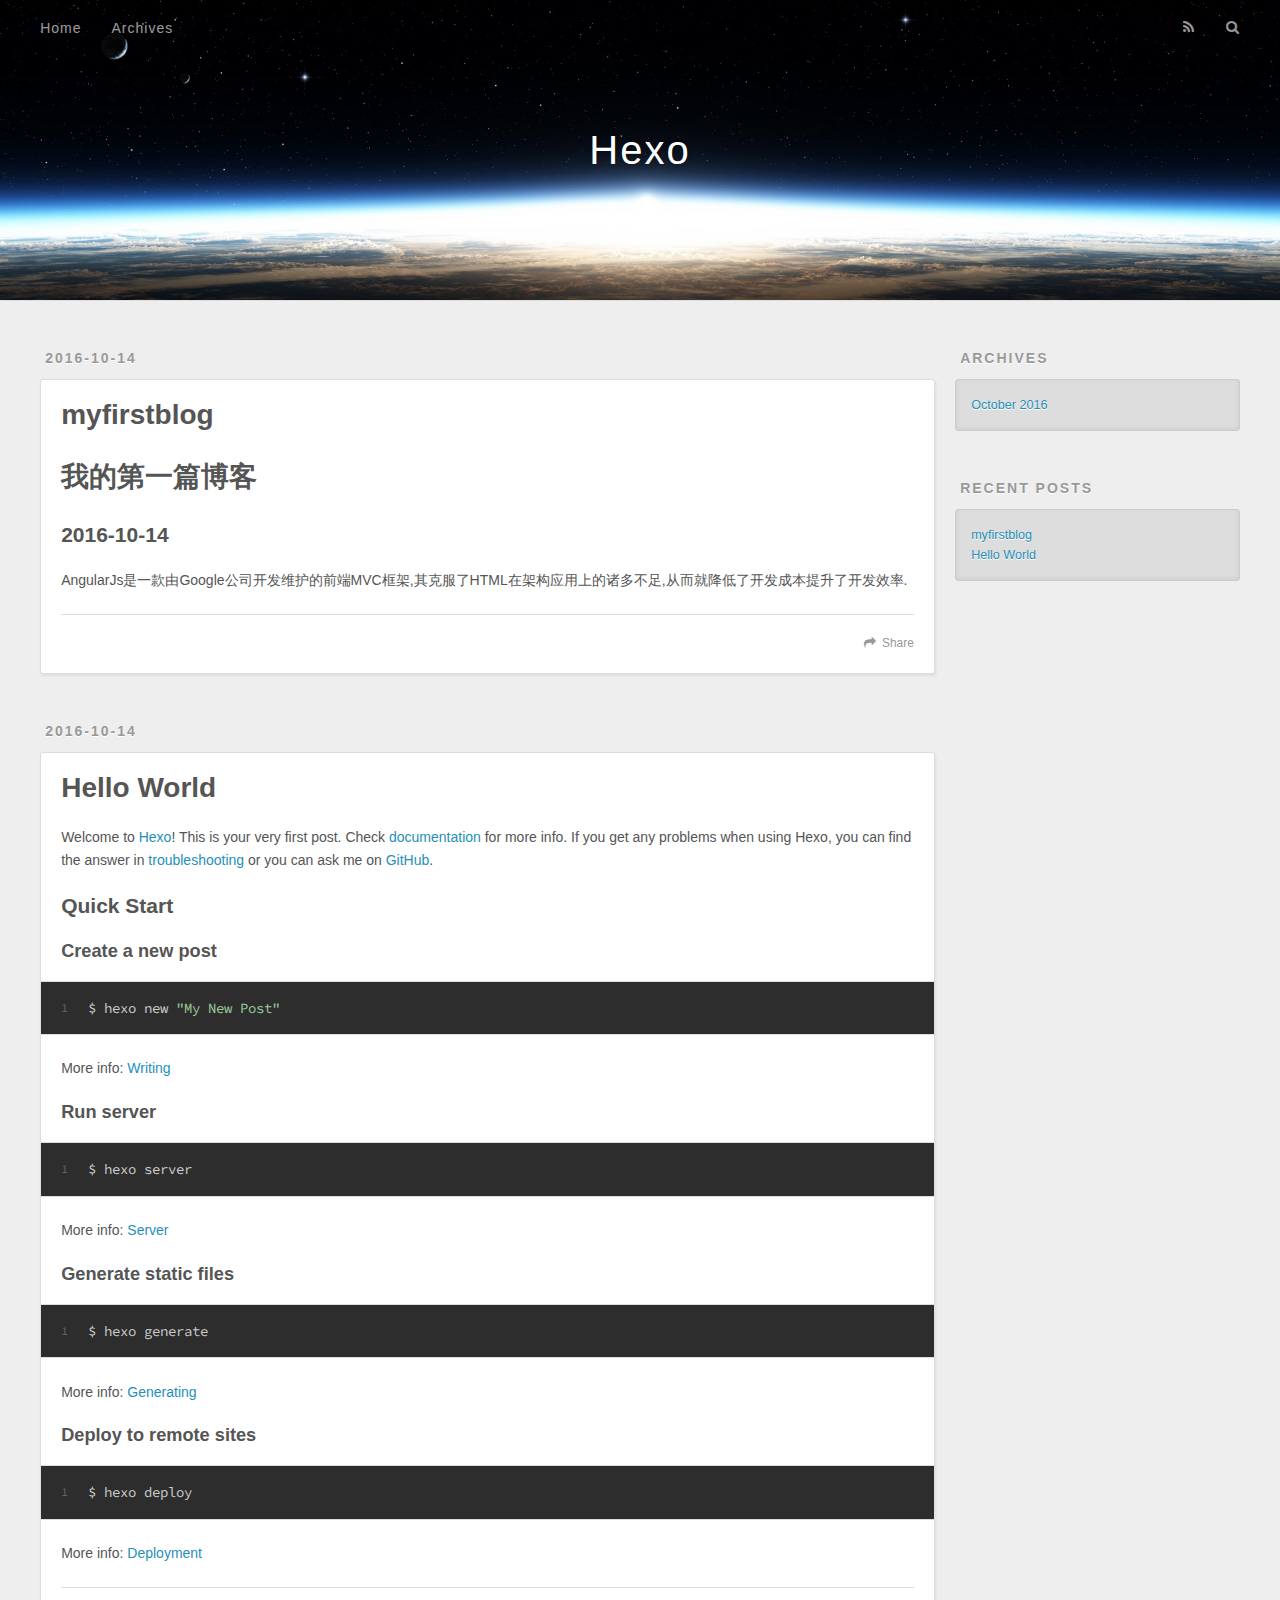
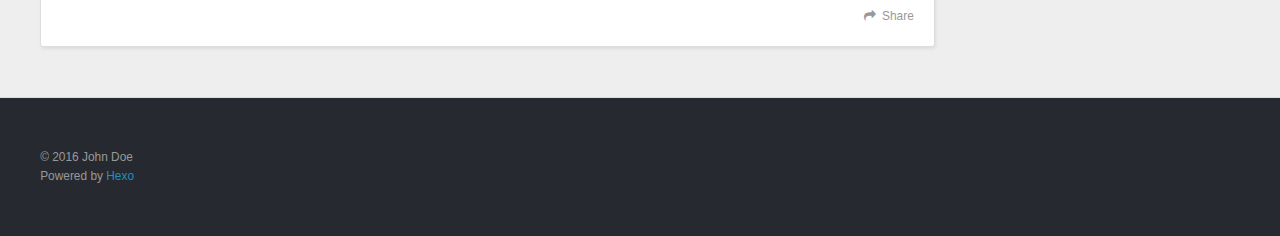
==== index.html @ c179bc04 "Site updated: 2016-10-15 00:09:10" ====
<!DOCTYPE html>
<html>
<head>
  <meta charset="utf-8">
  
  <title>Hexo</title>
  <meta name="viewport" content="width=device-width, initial-scale=1, maximum-scale=1">
  <meta property="og:type" content="website">
<meta property="og:title" content="Hexo">
<meta property="og:url" content="http://yoursite.com/index.html">
<meta property="og:site_name" content="Hexo">
<meta name="twitter:card" content="summary">
<meta name="twitter:title" content="Hexo">
  
    <link rel="alternate" href="/atom.xml" title="Hexo" type="application/atom+xml">
  
  
    <link rel="icon" href="/favicon.png">
  
  
    <link href="//fonts.googleapis.com/css?family=Source+Code+Pro" rel="stylesheet" type="text/css">
  
  <link rel="stylesheet" href="/css/style.css">
  

</head>

<body>
  <div id="container">
    <div id="wrap">
      <header id="header">
  <div id="banner"></div>
  <div id="header-outer" class="outer">
    <div id="header-title" class="inner">
      <h1 id="logo-wrap">
        <a href="/" id="logo">Hexo</a>
      </h1>
      
    </div>
    <div id="header-inner" class="inner">
      <nav id="main-nav">
        <a id="main-nav-toggle" class="nav-icon"></a>
        
          <a class="main-nav-link" href="/">Home</a>
        
          <a class="main-nav-link" href="/archives">Archives</a>
        
      </nav>
      <nav id="sub-nav">
        
          <a id="nav-rss-link" class="nav-icon" href="/atom.xml" title="RSS Feed"></a>
        
        <a id="nav-search-btn" class="nav-icon" title="Search"></a>
      </nav>
      <div id="search-form-wrap">
        <form action="//google.com/search" method="get" accept-charset="UTF-8" class="search-form"><input type="search" name="q" results="0" class="search-form-input" placeholder="Search"><button type="submit" class="search-form-submit">&#xF002;</button><input type="hidden" name="sitesearch" value="http://yoursite.com"></form>
      </div>
    </div>
  </div>
</header>
      <div class="outer">
        <section id="main">
  
    <article id="post-myfirstblog" class="article article-type-post" itemscope itemprop="blogPost">
  <div class="article-meta">
    <a href="/2016/10/14/myfirstblog/" class="article-date">
  <time datetime="2016-10-14T14:42:00.000Z" itemprop="datePublished">2016-10-14</time>
</a>
    
  </div>
  <div class="article-inner">
    
    
      <header class="article-header">
        
  
    <h1 itemprop="name">
      <a class="article-title" href="/2016/10/14/myfirstblog/">myfirstblog</a>
    </h1>
  

      </header>
    
    <div class="article-entry" itemprop="articleBody">
      
        <h1 id="我的第一篇博客"><a href="#我的第一篇博客" class="headerlink" title="我的第一篇博客"></a>我的第一篇博客</h1><h2 id="2016-10-14"><a href="#2016-10-14" class="headerlink" title="2016-10-14"></a>2016-10-14</h2><p>  AngularJs是一款由Google公司开发维护的前端MVC框架,其克服了HTML在架构应用上的诸多不足,从而就降低了开发成本提升了开发效率.</p>

      
    </div>
    <footer class="article-footer">
      <a data-url="http://yoursite.com/2016/10/14/myfirstblog/" data-id="ciu9yoyn10001dw17v6py9g83" class="article-share-link">Share</a>
      
      
    </footer>
  </div>
  
</article>


  
    <article id="post-hello-world" class="article article-type-post" itemscope itemprop="blogPost">
  <div class="article-meta">
    <a href="/2016/10/14/hello-world/" class="article-date">
  <time datetime="2016-10-14T14:24:06.141Z" itemprop="datePublished">2016-10-14</time>
</a>
    
  </div>
  <div class="article-inner">
    
    
      <header class="article-header">
        
  
    <h1 itemprop="name">
      <a class="article-title" href="/2016/10/14/hello-world/">Hello World</a>
    </h1>
  

      </header>
    
    <div class="article-entry" itemprop="articleBody">
      
        <p>Welcome to <a href="https://hexo.io/" target="_blank" rel="external">Hexo</a>! This is your very first post. Check <a href="https://hexo.io/docs/" target="_blank" rel="external">documentation</a> for more info. If you get any problems when using Hexo, you can find the answer in <a href="https://hexo.io/docs/troubleshooting.html" target="_blank" rel="external">troubleshooting</a> or you can ask me on <a href="https://github.com/hexojs/hexo/issues" target="_blank" rel="external">GitHub</a>.</p>
<h2 id="Quick-Start"><a href="#Quick-Start" class="headerlink" title="Quick Start"></a>Quick Start</h2><h3 id="Create-a-new-post"><a href="#Create-a-new-post" class="headerlink" title="Create a new post"></a>Create a new post</h3><figure class="highlight bash"><table><tr><td class="gutter"><pre><div class="line">1</div></pre></td><td class="code"><pre><div class="line">$ hexo new <span class="string">"My New Post"</span></div></pre></td></tr></table></figure>
<p>More info: <a href="https://hexo.io/docs/writing.html" target="_blank" rel="external">Writing</a></p>
<h3 id="Run-server"><a href="#Run-server" class="headerlink" title="Run server"></a>Run server</h3><figure class="highlight bash"><table><tr><td class="gutter"><pre><div class="line">1</div></pre></td><td class="code"><pre><div class="line">$ hexo server</div></pre></td></tr></table></figure>
<p>More info: <a href="https://hexo.io/docs/server.html" target="_blank" rel="external">Server</a></p>
<h3 id="Generate-static-files"><a href="#Generate-static-files" class="headerlink" title="Generate static files"></a>Generate static files</h3><figure class="highlight bash"><table><tr><td class="gutter"><pre><div class="line">1</div></pre></td><td class="code"><pre><div class="line">$ hexo generate</div></pre></td></tr></table></figure>
<p>More info: <a href="https://hexo.io/docs/generating.html" target="_blank" rel="external">Generating</a></p>
<h3 id="Deploy-to-remote-sites"><a href="#Deploy-to-remote-sites" class="headerlink" title="Deploy to remote sites"></a>Deploy to remote sites</h3><figure class="highlight bash"><table><tr><td class="gutter"><pre><div class="line">1</div></pre></td><td class="code"><pre><div class="line">$ hexo deploy</div></pre></td></tr></table></figure>
<p>More info: <a href="https://hexo.io/docs/deployment.html" target="_blank" rel="external">Deployment</a></p>

      
    </div>
    <footer class="article-footer">
      <a data-url="http://yoursite.com/2016/10/14/hello-world/" data-id="ciu9yoymw0000dw17q8lidkp9" class="article-share-link">Share</a>
      
      
    </footer>
  </div>
  
</article>


  

</section>
        
          <aside id="sidebar">
  
    

  
    

  
    
  
    
  <div class="widget-wrap">
    <h3 class="widget-title">Archives</h3>
    <div class="widget">
      <ul class="archive-list"><li class="archive-list-item"><a class="archive-list-link" href="/archives/2016/10/">October 2016</a></li></ul>
    </div>
  </div>


  
    
  <div class="widget-wrap">
    <h3 class="widget-title">Recent Posts</h3>
    <div class="widget">
      <ul>
        
          <li>
            <a href="/2016/10/14/myfirstblog/">myfirstblog</a>
          </li>
        
          <li>
            <a href="/2016/10/14/hello-world/">Hello World</a>
          </li>
        
      </ul>
    </div>
  </div>

  
</aside>
        
      </div>
      <footer id="footer">
  
  <div class="outer">
    <div id="footer-info" class="inner">
      &copy; 2016 John Doe<br>
      Powered by <a href="http://hexo.io/" target="_blank">Hexo</a>
    </div>
  </div>
</footer>
    </div>
    <nav id="mobile-nav">
  
    <a href="/" class="mobile-nav-link">Home</a>
  
    <a href="/archives" class="mobile-nav-link">Archives</a>
  
</nav>
    

<script src="//ajax.googleapis.com/ajax/libs/jquery/2.0.3/jquery.min.js"></script>


  <link rel="stylesheet" href="/fancybox/jquery.fancybox.css">
  <script src="/fancybox/jquery.fancybox.pack.js"></script>


<script src="/js/script.js"></script>

  </div>
</body>
</html>
---- css/style.css ----
body {
  width: 100%;
}
body:before,
body:after {
  content: "";
  display: table;
}
body:after {
  clear: both;
}
html,
body,
div,
span,
applet,
object,
iframe,
h1,
h2,
h3,
h4,
h5,
h6,
p,
blockquote,
pre,
a,
abbr,
acronym,
address,
big,
cite,
code,
del,
dfn,
em,
img,
ins,
kbd,
q,
s,
samp,
small,
strike,
strong,
sub,
sup,
tt,
var,
dl,
dt,
dd,
ol,
ul,
li,
fieldset,
form,
label,
legend,
table,
caption,
tbody,
tfoot,
thead,
tr,
th,
td {
  margin: 0;
  padding: 0;
  border: 0;
  outline: 0;
  font-weight: inherit;
  font-style: inherit;
  font-family: inherit;
  font-size: 100%;
  vertical-align: baseline;
}
body {
  line-height: 1;
  color: #000;
  background: #fff;
}
ol,
ul {
  list-style: none;
}
table {
  border-collapse: separate;
  border-spacing: 0;
  vertical-align: middle;
}
caption,
th,
td {
  text-align: left;
  font-weight: normal;
  vertical-align: middle;
}
a img {
  border: none;
}
input,
button {
  margin: 0;
  padding: 0;
}
input::-moz-focus-inner,
button::-moz-focus-inner {
  border: 0;
  padding: 0;
}
@font-face {
  font-family: FontAwesome;
  font-style: normal;
  font-weight: normal;
  src: url("fonts/fontawesome-webfont.eot?v=#4.0.3");
  src: url("fonts/fontawesome-webfont.eot?#iefix&v=#4.0.3") format("embedded-opentype"), url("fonts/fontawesome-webfont.woff?v=#4.0.3") format("woff"), url("fonts/fontawesome-webfont.ttf?v=#4.0.3") format("truetype"), url("fonts/fontawesome-webfont.svg#fontawesomeregular?v=#4.0.3") format("svg");
}
html,
body,
#container {
  height: 100%;
}
body {
  background: #eee;
  font: 14px "Helvetica Neue", Helvetica, Arial, sans-serif;
  -webkit-text-size-adjust: 100%;
}
.outer {
  max-width: 1220px;
  margin: 0 auto;
  padding: 0 20px;
}
.outer:before,
.outer:after {
  content: "";
  display: table;
}
.outer:after {
  clear: both;
}
.inner {
  display: inline;
  float: left;
  width: 98.33333333333333%;
  margin: 0 0.833333333333333%;
}
.left,
.alignleft {
  float: left;
}
.right,
.alignright {
  float: right;
}
.clear {
  clear: both;
}
#container {
  position: relative;
}
.mobile-nav-on {
  overflow: hidden;
}
#wrap {
  height: 100%;
  width: 100%;
  position: absolute;
  top: 0;
  left: 0;
  -webkit-transition: 0.2s ease-out;
  -moz-transition: 0.2s ease-out;
  -ms-transition: 0.2s ease-out;
  transition: 0.2s ease-out;
  z-index: 1;
  background: #eee;
}
.mobile-nav-on #wrap {
  left: 280px;
}
@media screen and (min-width: 768px) {
  #main {
    display: inline;
    float: left;
    width: 73.33333333333333%;
    margin: 0 0.833333333333333%;
  }
}
.article-date,
.article-category-link,
.archive-year,
.widget-title {
  text-decoration: none;
  text-transform: uppercase;
  letter-spacing: 2px;
  color: #999;
  margin-bottom: 1em;
  margin-left: 5px;
  line-height: 1em;
  text-shadow: 0 1px #fff;
  font-weight: bold;
}
.article-inner,
.archive-article-inner {
  background: #fff;
  -webkit-box-shadow: 1px 2px 3px #ddd;
  box-shadow: 1px 2px 3px #ddd;
  border: 1px solid #ddd;
  border-radius: 3px;
}
.article-entry h1,
.widget h1 {
  font-size: 2em;
}
.article-entry h2,
.widget h2 {
  font-size: 1.5em;
}
.article-entry h3,
.widget h3 {
  font-size: 1.3em;
}
.article-entry h4,
.widget h4 {
  font-size: 1.2em;
}
.article-entry h5,
.widget h5 {
  font-size: 1em;
}
.article-entry h6,
.widget h6 {
  font-size: 1em;
  color: #999;
}
.article-entry hr,
.widget hr {
  border: 1px dashed #ddd;
}
.article-entry strong,
.widget strong {
  font-weight: bold;
}
.article-entry em,
.widget em,
.article-entry cite,
.widget cite {
  font-style: italic;
}
.article-entry sup,
.widget sup,
.article-entry sub,
.widget sub {
  font-size: 0.75em;
  line-height: 0;
  position: relative;
  vertical-align: baseline;
}
.article-entry sup,
.widget sup {
  top: -0.5em;
}
.article-entry sub,
.widget sub {
  bottom: -0.2em;
}
.article-entry small,
.widget small {
  font-size: 0.85em;
}
.article-entry acronym,
.widget acronym,
.article-entry abbr,
.widget abbr {
  border-bottom: 1px dotted;
}
.article-entry ul,
.widget ul,
.article-entry ol,
.widget ol,
.article-entry dl,
.widget dl {
  margin: 0 20px;
  line-height: 1.6em;
}
.article-entry ul ul,
.widget ul ul,
.article-entry ol ul,
.widget ol ul,
.article-entry ul ol,
.widget ul ol,
.article-entry ol ol,
.widget ol ol {
  margin-top: 0;
  margin-bottom: 0;
}
.article-entry ul,
.widget ul {
  list-style: disc;
}
.article-entry ol,
.widget ol {
  list-style: decimal;
}
.article-entry dt,
.widget dt {
  font-weight: bold;
}
#header {
  height: 300px;
  position: relative;
  border-bottom: 1px solid #ddd;
}
#header:before,
#header:after {
  content: "";
  position: absolute;
  left: 0;
  right: 0;
  height: 40px;
}
#header:before {
  top: 0;
  background: -webkit-linear-gradient(rgba(0,0,0,0.2), transparent);
  background: -moz-linear-gradient(rgba(0,0,0,0.2), transparent);
  background: -ms-linear-gradient(rgba(0,0,0,0.2), transparent);
  background: linear-gradient(rgba(0,0,0,0.2), transparent);
}
#header:after {
  bottom: 0;
  background: -webkit-linear-gradient(transparent, rgba(0,0,0,0.2));
  background: -moz-linear-gradient(transparent, rgba(0,0,0,0.2));
  background: -ms-linear-gradient(transparent, rgba(0,0,0,0.2));
  background: linear-gradient(transparent, rgba(0,0,0,0.2));
}
#header-outer {
  height: 100%;
  position: relative;
}
#header-inner {
  position: relative;
  overflow: hidden;
}
#banner {
  position: absolute;
  top: 0;
  left: 0;
  width: 100%;
  height: 100%;
  background: url("images/banner.jpg") center #000;
  -webkit-background-size: cover;
  -moz-background-size: cover;
  background-size: cover;
  z-index: -1;
}
#header-title {
  text-align: center;
  height: 40px;
  position: absolute;
  top: 50%;
  left: 0;
  margin-top: -20px;
}
#logo,
#subtitle {
  text-decoration: none;
  color: #fff;
  font-weight: 300;
  text-shadow: 0 1px 4px rgba(0,0,0,0.3);
}
#logo {
  font-size: 40px;
  line-height: 40px;
  letter-spacing: 2px;
}
#subtitle {
  font-size: 16px;
  line-height: 16px;
  letter-spacing: 1px;
}
#subtitle-wrap {
  margin-top: 16px;
}
#main-nav {
  float: left;
  margin-left: -15px;
}
.nav-icon,
.main-nav-link {
  float: left;
  color: #fff;
  opacity: 0.6;
  text-decoration: none;
  text-shadow: 0 1px rgba(0,0,0,0.2);
  -webkit-transition: opacity 0.2s;
  -moz-transition: opacity 0.2s;
  -ms-transition: opacity 0.2s;
  transition: opacity 0.2s;
  display: block;
  padding: 20px 15px;
}
.nav-icon:hover,
.main-nav-link:hover {
  opacity: 1;
}
.nav-icon {
  font-family: FontAwesome;
  text-align: center;
  font-size: 14px;
  width: 14px;
  height: 14px;
  padding: 20px 15px;
  position: relative;
  cursor: pointer;
}
.main-nav-link {
  font-weight: 300;
  letter-spacing: 1px;
}
@media screen and (max-width: 479px) {
  .main-nav-link {
    display: none;
  }
}
#main-nav-toggle {
  display: none;
}
#main-nav-toggle:before {
  content: "\f0c9";
}
@media screen and (max-width: 479px) {
  #main-nav-toggle {
    display: block;
  }
}
#sub-nav {
  float: right;
  margin-right: -15px;
}
#nav-rss-link:before {
  content: "\f09e";
}
#nav-search-btn:before {
  content: "\f002";
}
#search-form-wrap {
  position: absolute;
  top: 15px;
  width: 150px;
  height: 30px;
  right: -150px;
  opacity: 0;
  -webkit-transition: 0.2s ease-out;
  -moz-transition: 0.2s ease-out;
  -ms-transition: 0.2s ease-out;
  transition: 0.2s ease-out;
}
#search-form-wrap.on {
  opacity: 1;
  right: 0;
}
@media screen and (max-width: 479px) {
  #search-form-wrap {
    width: 100%;
    right: -100%;
  }
}
.search-form {
  position: absolute;
  top: 0;
  left: 0;
  right: 0;
  background: #fff;
  padding: 5px 15px;
  border-radius: 15px;
  -webkit-box-shadow: 0 0 10px rgba(0,0,0,0.3);
  box-shadow: 0 0 10px rgba(0,0,0,0.3);
}
.search-form-input {
  border: none;
  background: none;
  color: #555;
  width: 100%;
  font: 13px "Helvetica Neue", Helvetica, Arial, sans-serif;
  outline: none;
}
.search-form-input::-webkit-search-results-decoration,
.search-form-input::-webkit-search-cancel-button {
  -webkit-appearance: none;
}
.search-form-submit {
  position: absolute;
  top: 50%;
  right: 10px;
  margin-top: -7px;
  font: 13px FontAwesome;
  border: none;
  background: none;
  color: #bbb;
  cursor: pointer;
}
.search-form-submit:hover,
.search-form-submit:focus {
  color: #777;
}
.article {
  margin: 50px 0;
}
.article-inner {
  overflow: hidden;
}
.article-meta:before,
.article-meta:after {
  content: "";
  display: table;
}
.article-meta:after {
  clear: both;
}
.article-date {
  float: left;
}
.article-category {
  float: left;
  line-height: 1em;
  color: #ccc;
  text-shadow: 0 1px #fff;
  margin-left: 8px;
}
.article-category:before {
  content: "\2022";
}
.article-category-link {
  margin: 0 12px 1em;
}
.article-header {
  padding: 20px 20px 0;
}
.article-title {
  text-decoration: none;
  font-size: 2em;
  font-weight: bold;
  color: #555;
  line-height: 1.1em;
  -webkit-transition: color 0.2s;
  -moz-transition: color 0.2s;
  -ms-transition: color 0.2s;
  transition: color 0.2s;
}
a.article-title:hover {
  color: #258fb8;
}
.article-entry {
  color: #555;
  padding: 0 20px;
}
.article-entry:before,
.article-entry:after {
  content: "";
  display: table;
}
.article-entry:after {
  clear: both;
}
.article-entry p,
.article-entry table {
  line-height: 1.6em;
  margin: 1.6em 0;
}
.article-entry h1,
.article-entry h2,
.article-entry h3,
.article-entry h4,
.article-entry h5,
.article-entry h6 {
  font-weight: bold;
}
.article-entry h1,
.article-entry h2,
.article-entry h3,
.article-entry h4,
.article-entry h5,
.article-entry h6 {
  line-height: 1.1em;
  margin: 1.1em 0;
}
.article-entry a {
  color: #258fb8;
  text-decoration: none;
}
.article-entry a:hover {
  text-decoration: underline;
}
.article-entry ul,
.article-entry ol,
.article-entry dl {
  margin-top: 1.6em;
  margin-bottom: 1.6em;
}
.article-entry img,
.article-entry video {
  max-width: 100%;
  height: auto;
  display: block;
  margin: auto;
}
.article-entry iframe {
  border: none;
}
.article-entry table {
  width: 100%;
  border-collapse: collapse;
  border-spacing: 0;
}
.article-entry th {
  font-weight: bold;
  border-bottom: 3px solid #ddd;
  padding-bottom: 0.5em;
}
.article-entry td {
  border-bottom: 1px solid #ddd;
  padding: 10px 0;
}
.article-entry blockquote {
  font-family: Georgia, "Times New Roman", serif;
  font-size: 1.4em;
  margin: 1.6em 20px;
  text-align: center;
}
.article-entry blockquote footer {
  font-size: 14px;
  margin: 1.6em 0;
  font-family: "Helvetica Neue", Helvetica, Arial, sans-serif;
}
.article-entry blockquote footer cite:before {
  content: "—";
  padding: 0 0.5em;
}
.article-entry .pullquote {
  text-align: left;
  width: 45%;
  margin: 0;
}
.article-entry .pullquote.left {
  margin-left: 0.5em;
  margin-right: 1em;
}
.article-entry .pullquote.right {
  margin-right: 0.5em;
  margin-left: 1em;
}
.article-entry .caption {
  color: #999;
  display: block;
  font-size: 0.9em;
  margin-top: 0.5em;
  position: relative;
  text-align: center;
}
.article-entry .video-container {
  position: relative;
  padding-top: 56.25%;
  height: 0;
  overflow: hidden;
}
.article-entry .video-container iframe,
.article-entry .video-container object,
.article-entry .video-container embed {
  position: absolute;
  top: 0;
  left: 0;
  width: 100%;
  height: 100%;
  margin-top: 0;
}
.article-more-link a {
  display: inline-block;
  line-height: 1em;
  padding: 6px 15px;
  border-radius: 15px;
  background: #eee;
  color: #999;
  text-shadow: 0 1px #fff;
  text-decoration: none;
}
.article-more-link a:hover {
  background: #258fb8;
  color: #fff;
  text-decoration: none;
  text-shadow: 0 1px #1e7293;
}
.article-footer {
  font-size: 0.85em;
  line-height: 1.6em;
  border-top: 1px solid #ddd;
  padding-top: 1.6em;
  margin: 0 20px 20px;
}
.article-footer:before,
.article-footer:after {
  content: "";
  display: table;
}
.article-footer:after {
  clear: both;
}
.article-footer a {
  color: #999;
  text-decoration: none;
}
.article-footer a:hover {
  color: #555;
}
.article-tag-list-item {
  float: left;
  margin-right: 10px;
}
.article-tag-list-link:before {
  content: "#";
}
.article-comment-link {
  float: right;
}
.article-comment-link:before {
  content: "\f075";
  font-family: FontAwesome;
  padding-right: 8px;
}
.article-share-link {
  cursor: pointer;
  float: right;
  margin-left: 20px;
}
.article-share-link:before {
  content: "\f064";
  font-family: FontAwesome;
  padding-right: 6px;
}
#article-nav {
  position: relative;
}
#article-nav:before,
#article-nav:after {
  content: "";
  display: table;
}
#article-nav:after {
  clear: both;
}
@media screen and (min-width: 768px) {
  #article-nav {
    margin: 50px 0;
  }
  #article-nav:before {
    width: 8px;
    height: 8px;
    position: absolute;
    top: 50%;
    left: 50%;
    margin-top: -4px;
    margin-left: -4px;
    content: "";
    border-radius: 50%;
    background: #ddd;
    -webkit-box-shadow: 0 1px 2px #fff;
    box-shadow: 0 1px 2px #fff;
  }
}
.article-nav-link-wrap {
  text-decoration: none;
  text-shadow: 0 1px #fff;
  color: #999;
  -webkit-box-sizing: border-box;
  -moz-box-sizing: border-box;
  box-sizing: border-box;
  margin-top: 50px;
  text-align: center;
  display: block;
}
.article-nav-link-wrap:hover {
  color: #555;
}
@media screen and (min-width: 768px) {
  .article-nav-link-wrap {
    width: 50%;
    margin-top: 0;
  }
}
@media screen and (min-width: 768px) {
  #article-nav-newer {
    float: left;
    text-align: right;
    padding-right: 20px;
  }
}
@media screen and (min-width: 768px) {
  #article-nav-older {
    float: right;
    text-align: left;
    padding-left: 20px;
  }
}
.article-nav-caption {
  text-transform: uppercase;
  letter-spacing: 2px;
  color: #ddd;
  line-height: 1em;
  font-weight: bold;
}
#article-nav-newer .article-nav-caption {
  margin-right: -2px;
}
.article-nav-title {
  font-size: 0.85em;
  line-height: 1.6em;
  margin-top: 0.5em;
}
.article-share-box {
  position: absolute;
  display: none;
  background: #fff;
  -webkit-box-shadow: 1px 2px 10px rgba(0,0,0,0.2);
  box-shadow: 1px 2px 10px rgba(0,0,0,0.2);
  border-radius: 3px;
  margin-left: -145px;
  overflow: hidden;
  z-index: 1;
}
.article-share-box.on {
  display: block;
}
.article-share-input {
  width: 100%;
  background: none;
  -webkit-box-sizing: border-box;
  -moz-box-sizing: border-box;
  box-sizing: border-box;
  font: 14px "Helvetica Neue", Helvetica, Arial, sans-serif;
  padding: 0 15px;
  color: #555;
  outline: none;
  border: 1px solid #ddd;
  border-radius: 3px 3px 0 0;
  height: 36px;
  line-height: 36px;
}
.article-share-links {
  background: #eee;
}
.article-share-links:before,
.article-share-links:after {
  content: "";
  display: table;
}
.article-share-links:after {
  clear: both;
}
.article-share-twitter,
.article-share-facebook,
.article-share-pinterest,
.article-share-google {
  width: 50px;
  height: 36px;
  display: block;
  float: left;
  position: relative;
  color: #999;
  text-shadow: 0 1px #fff;
}
.article-share-twitter:before,
.article-share-facebook:before,
.article-share-pinterest:before,
.article-share-google:before {
  font-size: 20px;
  font-family: FontAwesome;
  width: 20px;
  height: 20px;
  position: absolute;
  top: 50%;
  left: 50%;
  margin-top: -10px;
  margin-left: -10px;
  text-align: center;
}
.article-share-twitter:hover,
.article-share-facebook:hover,
.article-share-pinterest:hover,
.article-share-google:hover {
  color: #fff;
}
.article-share-twitter:before {
  content: "\f099";
}
.article-share-twitter:hover {
  background: #00aced;
  text-shadow: 0 1px #008abe;
}
.article-share-facebook:before {
  content: "\f09a";
}
.article-share-facebook:hover {
  background: #3b5998;
  text-shadow: 0 1px #2f477a;
}
.article-share-pinterest:before {
  content: "\f0d2";
}
.article-share-pinterest:hover {
  background: #cb2027;
  text-shadow: 0 1px #a21a1f;
}
.article-share-google:before {
  content: "\f0d5";
}
.article-share-google:hover {
  background: #dd4b39;
  text-shadow: 0 1px #be3221;
}
.article-gallery {
  background: #000;
  position: relative;
}
.article-gallery-photos {
  position: relative;
  overflow: hidden;
}
.article-gallery-img {
  display: none;
  max-width: 100%;
}
.article-gallery-img:first-child {
  display: block;
}
.article-gallery-img.loaded {
  position: absolute;
  display: block;
}
.article-gallery-img img {
  display: block;
  max-width: 100%;
  margin: 0 auto;
}
#comments {
  background: #fff;
  -webkit-box-shadow: 1px 2px 3px #ddd;
  box-shadow: 1px 2px 3px #ddd;
  padding: 20px;
  border: 1px solid #ddd;
  border-radius: 3px;
  margin: 50px 0;
}
#comments a {
  color: #258fb8;
}
.archives-wrap {
  margin: 50px 0;
}
.archives:before,
.archives:after {
  content: "";
  display: table;
}
.archives:after {
  clear: both;
}
.archive-year-wrap {
  margin-bottom: 1em;
}
.archives {
  -webkit-column-gap: 10px;
  -moz-column-gap: 10px;
  column-gap: 10px;
}
@media screen and (min-width: 480px) and (max-width: 767px) {
  .archives {
    -webkit-column-count: 2;
    -moz-column-count: 2;
    column-count: 2;
  }
}
@media screen and (min-width: 768px) {
  .archives {
    -webkit-column-count: 3;
    -moz-column-count: 3;
    column-count: 3;
  }
}
.archive-article {
  -webkit-column-break-inside: avoid;
  page-break-inside: avoid;
  overflow: hidden;
  break-inside: avoid-column;
}
.archive-article-inner {
  padding: 10px;
  margin-bottom: 15px;
}
.archive-article-title {
  text-decoration: none;
  font-weight: bold;
  color: #555;
  -webkit-transition: color 0.2s;
  -moz-transition: color 0.2s;
  -ms-transition: color 0.2s;
  transition: color 0.2s;
  line-height: 1.6em;
}
.archive-article-title:hover {
  color: #258fb8;
}
.archive-article-footer {
  margin-top: 1em;
}
.archive-article-date {
  color: #999;
  text-decoration: none;
  font-size: 0.85em;
  line-height: 1em;
  margin-bottom: 0.5em;
  display: block;
}
#page-nav {
  margin: 50px auto;
  background: #fff;
  -webkit-box-shadow: 1px 2px 3px #ddd;
  box-shadow: 1px 2px 3px #ddd;
  border: 1px solid #ddd;
  border-radius: 3px;
  text-align: center;
  color: #999;
  overflow: hidden;
}
#page-nav:before,
#page-nav:after {
  content: "";
  display: table;
}
#page-nav:after {
  clear: both;
}
#page-nav a,
#page-nav span {
  padding: 10px 20px;
  line-height: 1;
  height: 2ex;
}
#page-nav a {
  color: #999;
  text-decoration: none;
}
#page-nav a:hover {
  background: #999;
  color: #fff;
}
#page-nav .prev {
  float: left;
}
#page-nav .next {
  float: right;
}
#page-nav .page-number {
  display: inline-block;
}
@media screen and (max-width: 479px) {
  #page-nav .page-number {
    display: none;
  }
}
#page-nav .current {
  color: #555;
  font-weight: bold;
}
#page-nav .space {
  color: #ddd;
}
#footer {
  background: #262a30;
  padding: 50px 0;
  border-top: 1px solid #ddd;
  color: #999;
}
#footer a {
  color: #258fb8;
  text-decoration: none;
}
#footer a:hover {
  text-decoration: underline;
}
#footer-info {
  line-height: 1.6em;
  font-size: 0.85em;
}
.article-entry pre,
.article-entry .highlight {
  background: #2d2d2d;
  margin: 0 -20px;
  padding: 15px 20px;
  border-style: solid;
  border-color: #ddd;
  border-width: 1px 0;
  overflow: auto;
  color: #ccc;
  line-height: 22.400000000000002px;
}
.article-entry .highlight .gutter pre,
.article-entry .gist .gist-file .gist-data .line-numbers {
  color: #666;
  font-size: 0.85em;
}
.article-entry pre,
.article-entry code {
  font-family: "Source Code Pro", Consolas, Monaco, Menlo, Consolas, monospace;
}
.article-entry code {
  background: #eee;
  text-shadow: 0 1px #fff;
  padding: 0 0.3em;
}
.article-entry pre code {
  background: none;
  text-shadow: none;
  padding: 0;
}
.article-entry .highlight pre {
  border: none;
  margin: 0;
  padding: 0;
}
.article-entry .highlight table {
  margin: 0;
  width: auto;
}
.article-entry .highlight td {
  border: none;
  padding: 0;
}
.article-entry .highlight figcaption {
  font-size: 0.85em;
  color: #999;
  line-height: 1em;
  margin-bottom: 1em;
}
.article-entry .highlight figcaption:before,
.article-entry .highlight figcaption:after {
  content: "";
  display: table;
}
.article-entry .highlight figcaption:after {
  clear: both;
}
.article-entry .highlight figcaption a {
  float: right;
}
.article-entry .highlight .gutter pre {
  text-align: right;
  padding-right: 20px;
}
.article-entry .highlight .line {
  height: 22.400000000000002px;
}
.article-entry .highlight .line.marked {
  background: #515151;
}
.article-entry .gist {
  margin: 0 -20px;
  border-style: solid;
  border-color: #ddd;
  border-width: 1px 0;
  background: #2d2d2d;
  padding: 15px 20px 15px 0;
}
.article-entry .gist .gist-file {
  border: none;
  font-family: "Source Code Pro", Consolas, Monaco, Menlo, Consolas, monospace;
  margin: 0;
}
.article-entry .gist .gist-file .gist-data {
  background: none;
  border: none;
}
.article-entry .gist .gist-file .gist-data .line-numbers {
  background: none;
  border: none;
  padding: 0 20px 0 0;
}
.article-entry .gist .gist-file .gist-data .line-data {
  padding: 0 !important;
}
.article-entry .gist .gist-file .highlight {
  margin: 0;
  padding: 0;
  border: none;
}
.article-entry .gist .gist-file .gist-meta {
  background: #2d2d2d;
  color: #999;
  font: 0.85em "Helvetica Neue", Helvetica, Arial, sans-serif;
  text-shadow: 0 0;
  padding: 0;
  margin-top: 1em;
  margin-left: 20px;
}
.article-entry .gist .gist-file .gist-meta a {
  color: #258fb8;
  font-weight: normal;
}
.article-entry .gist .gist-file .gist-meta a:hover {
  text-decoration: underline;
}
pre .comment,
pre .title {
  color: #999;
}
pre .variable,
pre .attribute,
pre .tag,
pre .regexp,
pre .ruby .constant,
pre .xml .tag .title,
pre .xml .pi,
pre .xml .doctype,
pre .html .doctype,
pre .css .id,
pre .css .class,
pre .css .pseudo {
  color: #f2777a;
}
pre .number,
pre .preprocessor,
pre .built_in,
pre .literal,
pre .params,
pre .constant {
  color: #f99157;
}
pre .class,
pre .ruby .class .title,
pre .css .rules .attribute {
  color: #9c9;
}
pre .string,
pre .value,
pre .inheritance,
pre .header,
pre .ruby .symbol,
pre .xml .cdata {
  color: #9c9;
}
pre .css .hexcolor {
  color: #6cc;
}
pre .function,
pre .python .decorator,
pre .python .title,
pre .ruby .function .title,
pre .ruby .title .keyword,
pre .perl .sub,
pre .javascript .title,
pre .coffeescript .title {
  color: #69c;
}
pre .keyword,
pre .javascript .function {
  color: #c9c;
}
@media screen and (max-width: 479px) {
  #mobile-nav {
    position: absolute;
    top: 0;
    left: 0;
    width: 280px;
    height: 100%;
    background: #191919;
    border-right: 1px solid #fff;
  }
}
@media screen and (max-width: 479px) {
  .mobile-nav-link {
    display: block;
    color: #999;
    text-decoration: none;
    padding: 15px 20px;
    font-weight: bold;
  }
  .mobile-nav-link:hover {
    color: #fff;
  }
}
@media screen and (min-width: 768px) {
  #sidebar {
    display: inline;
    float: left;
    width: 23.333333333333332%;
    margin: 0 0.833333333333333%;
  }
}
.widget-wrap {
  margin: 50px 0;
}
.widget {
  color: #777;
  text-shadow: 0 1px #fff;
  background: #ddd;
  -webkit-box-shadow: 0 -1px 4px #ccc inset;
  box-shadow: 0 -1px 4px #ccc inset;
  border: 1px solid #ccc;
  padding: 15px;
  border-radius: 3px;
}
.widget a {
  color: #258fb8;
  text-decoration: none;
}
.widget a:hover {
  text-decoration: underline;
}
.widget ul ul,
.widget ol ul,
.widget dl ul,
.widget ul ol,
.widget ol ol,
.widget dl ol,
.widget ul dl,
.widget ol dl,
.widget dl dl {
  margin-left: 15px;
  list-style: disc;
}
.widget {
  line-height: 1.6em;
  word-wrap: break-word;
  font-size: 0.9em;
}
.widget ul,
.widget ol {
  list-style: none;
  margin: 0;
}
.widget ul ul,
.widget ol ul,
.widget ul ol,
.widget ol ol {
  margin: 0 20px;
}
.widget ul ul,
.widget ol ul {
  list-style: disc;
}
.widget ul ol,
.widget ol ol {
  list-style: decimal;
}
.category-list-count,
.tag-list-count,
.archive-list-count {
  padding-left: 5px;
  color: #999;
  font-size: 0.85em;
}
.category-list-count:before,
.tag-list-count:before,
.archive-list-count:before {
  content: "(";
}
.category-list-count:after,
.tag-list-count:after,
.archive-list-count:after {
  content: ")";
}
.tagcloud a {
  margin-right: 5px;
  display: inline-block;
}
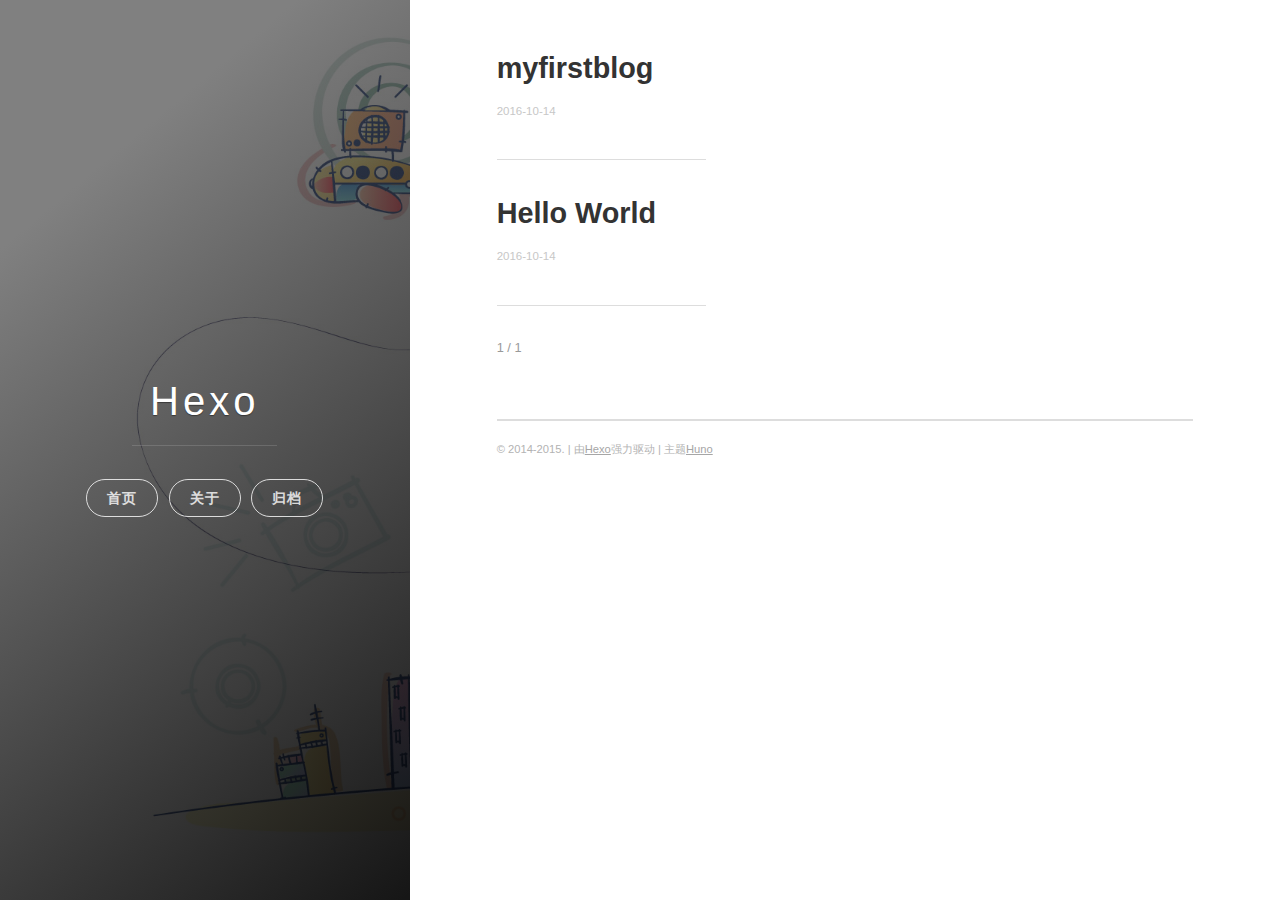
==== commit 934ef824: "Site updated: 2016-10-17 15:53:52" ====
--- a/index.html
+++ b/index.html
@@ -1,221 +1,237 @@
 <!DOCTYPE html>
 <html>
 <head>
-  <meta charset="utf-8">
-  
-  <title>Hexo</title>
-  <meta name="viewport" content="width=device-width, initial-scale=1, maximum-scale=1">
-  <meta property="og:type" content="website">
+    <meta charset="utf-8">
+    <meta http-equiv="X-UA-Compatible" content="chrome=1">
+
+    
+
+    <title>
+      Hexo 
+    </title>
+
+    <meta name="viewport" content="width=device-width, initial-scale=1, maximum-scale=1, user-scalable=no">
+    
+      <meta name="author" content="John Doe">
+    
+    
+
+    <meta property="og:type" content="website">
 <meta property="og:title" content="Hexo">
 <meta property="og:url" content="http://yoursite.com/index.html">
 <meta property="og:site_name" content="Hexo">
 <meta name="twitter:card" content="summary">
 <meta name="twitter:title" content="Hexo">
+    
+    
+    
+      <link rel="icon" type="image/x-icon" href="/favicon.png">
+    
+    <link rel="stylesheet" href="/css/uno.css">
+    <link rel="stylesheet" href="/css/highlight.css">
+    <link rel="stylesheet" href="/css/archive.css">
+    <link rel="stylesheet" href="/css/china-social-icon.css">
+
+</head>
+<body>
+
+    <span class="mobile btn-mobile-menu">
+        <i class="icon icon-list btn-mobile-menu__icon"></i>
+        <i class="icon icon-x-circle btn-mobile-close__icon hidden"></i>
+    </span>
+
+    
+ 
+<header class="panel-cover">
+
+
+  <div class="panel-main">
+
   
-    <link rel="alternate" href="/atom.xml" title="Hexo" type="application/atom+xml">
-  
-  
-    <link rel="icon" href="/favicon.png">
-  
-  
-    <link href="//fonts.googleapis.com/css?family=Source+Code+Pro" rel="stylesheet" type="text/css">
-  
-  <link rel="stylesheet" href="/css/style.css">
-  
-
-</head>
-
-<body>
-  <div id="container">
-    <div id="wrap">
-      <header id="header">
-  <div id="banner"></div>
-  <div id="header-outer" class="outer">
-    <div id="header-title" class="inner">
-      <h1 id="logo-wrap">
-        <a href="/" id="logo">Hexo</a>
-      </h1>
-      
+    <div class="panel-main__inner panel-inverted">
+    <div class="panel-main__content">
+
+        
+
+        <h1 class="panel-cover__title panel-title"><a href="/" title="link to homepage">Hexo</a></h1>
+        <hr class="panel-cover__divider" />
+
+        
+
+        <div class="navigation-wrapper">
+
+          <nav class="cover-navigation cover-navigation--primary">
+            <ul class="navigation">
+
+              
+                
+                <li class="navigation__item"><a href="/#blog" title="" class="blog-button">首页</a></li>
+              
+                
+                <li class="navigation__item"><a href="/about" title="" class="">关于</a></li>
+              
+                
+                <li class="navigation__item"><a href="/archiv" title="" class="">归档</a></li>
+              
+
+            </ul>
+          </nav>
+
+          <!-- ----------------------------
+To add a new social icon simply duplicate one of the list items from below
+and change the class in the <i> tag to match the desired social network
+and then add your link to the <a>. Here is a full list of social network
+classes that you can use:
+
+    icon-social-500px
+    icon-social-behance
+    icon-social-delicious
+    icon-social-designer-news
+    icon-social-deviant-art
+    icon-social-digg
+    icon-social-dribbble
+    icon-social-facebook
+    icon-social-flickr
+    icon-social-forrst
+    icon-social-foursquare
+    icon-social-github
+    icon-social-google-plus
+    icon-social-hi5
+    icon-social-instagram
+    icon-social-lastfm
+    icon-social-linkedin
+    icon-social-medium
+    icon-social-myspace
+    icon-social-path
+    icon-social-pinterest
+    icon-social-rdio
+    icon-social-reddit
+    icon-social-skype
+    icon-social-spotify
+    icon-social-stack-overflow
+    icon-social-steam
+    icon-social-stumbleupon
+    icon-social-treehouse
+    icon-social-tumblr
+    icon-social-twitter
+    icon-social-vimeo
+    icon-social-xbox
+    icon-social-yelp
+    icon-social-youtube
+    icon-social-zerply
+    icon-mail
+
+-------------------------------->
+
+<!-- add social info here -->
+
+
+
+        </div>
+
+      </div>
+
     </div>
-    <div id="header-inner" class="inner">
-      <nav id="main-nav">
-        <a id="main-nav-toggle" class="nav-icon"></a>
-        
-          <a class="main-nav-link" href="/">Home</a>
-        
-          <a class="main-nav-link" href="/archives">Archives</a>
-        
-      </nav>
-      <nav id="sub-nav">
-        
-          <a id="nav-rss-link" class="nav-icon" href="/atom.xml" title="RSS Feed"></a>
-        
-        <a id="nav-search-btn" class="nav-icon" title="Search"></a>
-      </nav>
-      <div id="search-form-wrap">
-        <form action="//google.com/search" method="get" accept-charset="UTF-8" class="search-form"><input type="search" name="q" results="0" class="search-form-input" placeholder="Search"><button type="submit" class="search-form-submit">&#xF002;</button><input type="hidden" name="sitesearch" value="http://yoursite.com"></form>
-      </div>
-    </div>
+
+    <div class="panel-cover--overlay"></div>
   </div>
 </header>
-      <div class="outer">
-        <section id="main">
-  
-    <article id="post-myfirstblog" class="article article-type-post" itemscope itemprop="blogPost">
-  <div class="article-meta">
-    <a href="/2016/10/14/myfirstblog/" class="article-date">
-  <time datetime="2016-10-14T14:42:00.000Z" itemprop="datePublished">2016-10-14</time>
-</a>
-    
-  </div>
-  <div class="article-inner">
-    
-    
-      <header class="article-header">
-        
-  
-    <h1 itemprop="name">
-      <a class="article-title" href="/2016/10/14/myfirstblog/">myfirstblog</a>
-    </h1>
-  
-
-      </header>
-    
-    <div class="article-entry" itemprop="articleBody">
-      
-        <h1 id="我的第一篇博客"><a href="#我的第一篇博客" class="headerlink" title="我的第一篇博客"></a>我的第一篇博客</h1><h2 id="2016-10-14"><a href="#2016-10-14" class="headerlink" title="2016-10-14"></a>2016-10-14</h2><p>  AngularJs是一款由Google公司开发维护的前端MVC框架,其克服了HTML在架构应用上的诸多不足,从而就降低了开发成本提升了开发效率.</p>
-
-      
+
+    <div class="content-wrapper">
+        <div class="content-wrapper__inner entry">
+            
+
+
+   <!-- do nothing -->
+
+
+<div class="main-post-list">
+    <ol class="post-list">
+    
+    
+    <li>
+
+      <h2 class="post-list__post-title post-title">
+        <a href="/2016/10/14/myfirstblog/" title="link to myfirstblog">myfirstblog</a>
+      </h2>
+
+      <div class="post-list__meta">
+
+        <time datetime="2016-10-14" class="post-list__meta--date date">2016-10-14</time> 
+      </div>
+
+      <div class="excerpt">
+        
+      </div>
+
+      <hr class="post-list__divider" />
+    </li>
+    
+    <li>
+
+      <h2 class="post-list__post-title post-title">
+        <a href="/2016/10/14/hello-world/" title="link to Hello World">Hello World</a>
+      </h2>
+
+      <div class="post-list__meta">
+
+        <time datetime="2016-10-14" class="post-list__meta--date date">2016-10-14</time> 
+      </div>
+
+      <div class="excerpt">
+        
+      </div>
+
+      <hr class="post-list__divider" />
+    </li>
+    
+  </ol>
+
+  <hr class="post-list__divider " />
+
+<nav class="pagination" role="navigation">
+    
+
+    <span class="pagination__page-number"> 1 / 1</span>
+    
+    
+</nav>
+
+
+</div>
+            <footer class="footer">
+
+    <span class="footer__copyright">&copy; 2014-2015. | 由<a href="https://hexo.io/">Hexo</a>强力驱动 | 主题<a href="https://github.com/someus/huno">Huno</a></span>
+    
+</footer>
+        </div>
     </div>
-    <footer class="article-footer">
-      <a data-url="http://yoursite.com/2016/10/14/myfirstblog/" data-id="ciu9yoyn10001dw17v6py9g83" class="article-share-link">Share</a>
-      
-      
-    </footer>
-  </div>
-  
-</article>
-
-
-  
-    <article id="post-hello-world" class="article article-type-post" itemscope itemprop="blogPost">
-  <div class="article-meta">
-    <a href="/2016/10/14/hello-world/" class="article-date">
-  <time datetime="2016-10-14T14:24:06.141Z" itemprop="datePublished">2016-10-14</time>
-</a>
-    
-  </div>
-  <div class="article-inner">
-    
-    
-      <header class="article-header">
-        
-  
-    <h1 itemprop="name">
-      <a class="article-title" href="/2016/10/14/hello-world/">Hello World</a>
-    </h1>
-  
-
-      </header>
-    
-    <div class="article-entry" itemprop="articleBody">
-      
-        <p>Welcome to <a href="https://hexo.io/" target="_blank" rel="external">Hexo</a>! This is your very first post. Check <a href="https://hexo.io/docs/" target="_blank" rel="external">documentation</a> for more info. If you get any problems when using Hexo, you can find the answer in <a href="https://hexo.io/docs/troubleshooting.html" target="_blank" rel="external">troubleshooting</a> or you can ask me on <a href="https://github.com/hexojs/hexo/issues" target="_blank" rel="external">GitHub</a>.</p>
-<h2 id="Quick-Start"><a href="#Quick-Start" class="headerlink" title="Quick Start"></a>Quick Start</h2><h3 id="Create-a-new-post"><a href="#Create-a-new-post" class="headerlink" title="Create a new post"></a>Create a new post</h3><figure class="highlight bash"><table><tr><td class="gutter"><pre><div class="line">1</div></pre></td><td class="code"><pre><div class="line">$ hexo new <span class="string">"My New Post"</span></div></pre></td></tr></table></figure>
-<p>More info: <a href="https://hexo.io/docs/writing.html" target="_blank" rel="external">Writing</a></p>
-<h3 id="Run-server"><a href="#Run-server" class="headerlink" title="Run server"></a>Run server</h3><figure class="highlight bash"><table><tr><td class="gutter"><pre><div class="line">1</div></pre></td><td class="code"><pre><div class="line">$ hexo server</div></pre></td></tr></table></figure>
-<p>More info: <a href="https://hexo.io/docs/server.html" target="_blank" rel="external">Server</a></p>
-<h3 id="Generate-static-files"><a href="#Generate-static-files" class="headerlink" title="Generate static files"></a>Generate static files</h3><figure class="highlight bash"><table><tr><td class="gutter"><pre><div class="line">1</div></pre></td><td class="code"><pre><div class="line">$ hexo generate</div></pre></td></tr></table></figure>
-<p>More info: <a href="https://hexo.io/docs/generating.html" target="_blank" rel="external">Generating</a></p>
-<h3 id="Deploy-to-remote-sites"><a href="#Deploy-to-remote-sites" class="headerlink" title="Deploy to remote sites"></a>Deploy to remote sites</h3><figure class="highlight bash"><table><tr><td class="gutter"><pre><div class="line">1</div></pre></td><td class="code"><pre><div class="line">$ hexo deploy</div></pre></td></tr></table></figure>
-<p>More info: <a href="https://hexo.io/docs/deployment.html" target="_blank" rel="external">Deployment</a></p>
-
-      
-    </div>
-    <footer class="article-footer">
-      <a data-url="http://yoursite.com/2016/10/14/hello-world/" data-id="ciu9yoymw0000dw17q8lidkp9" class="article-share-link">Share</a>
-      
-      
-    </footer>
-  </div>
-  
-</article>
-
-
-  
-
-</section>
-        
-          <aside id="sidebar">
-  
-    
-
-  
-    
-
-  
-    
-  
-    
-  <div class="widget-wrap">
-    <h3 class="widget-title">Archives</h3>
-    <div class="widget">
-      <ul class="archive-list"><li class="archive-list-item"><a class="archive-list-link" href="/archives/2016/10/">October 2016</a></li></ul>
-    </div>
-  </div>
-
-
-  
-    
-  <div class="widget-wrap">
-    <h3 class="widget-title">Recent Posts</h3>
-    <div class="widget">
-      <ul>
-        
-          <li>
-            <a href="/2016/10/14/myfirstblog/">myfirstblog</a>
-          </li>
-        
-          <li>
-            <a href="/2016/10/14/hello-world/">Hello World</a>
-          </li>
-        
-      </ul>
-    </div>
-  </div>
-
-  
-</aside>
-        
-      </div>
-      <footer id="footer">
-  
-  <div class="outer">
-    <div id="footer-info" class="inner">
-      &copy; 2016 John Doe<br>
-      Powered by <a href="http://hexo.io/" target="_blank">Hexo</a>
-    </div>
-  </div>
-</footer>
-    </div>
-    <nav id="mobile-nav">
-  
-    <a href="/" class="mobile-nav-link">Home</a>
-  
-    <a href="/archives" class="mobile-nav-link">Archives</a>
-  
-</nav>
-    
-
-<script src="//ajax.googleapis.com/ajax/libs/jquery/2.0.3/jquery.min.js"></script>
-
-
-  <link rel="stylesheet" href="/fancybox/jquery.fancybox.css">
-  <script src="/fancybox/jquery.fancybox.pack.js"></script>
-
-
-<script src="/js/script.js"></script>
-
-  </div>
+
+    <!-- js files -->
+    <script src="/js/jquery.min.js"></script>
+    <script src="/js/main.js"></script>
+    <script src="/js/scale.fix.js"></script>
+    
+
+    
+
+    <script type="text/javascript" src="//cdn.mathjax.org/mathjax/latest/MathJax.js?config=TeX-AMS-MML_HTMLorMML"></script>
+    <script type="text/javascript"> 
+        $(document).ready(function(){
+            MathJax.Hub.Config({ 
+                tex2jax: {inlineMath: [['[latex]','[/latex]'], ['\\(','\\)']]} 
+            });
+        });
+    </script>
+
+
+    
+    
+    
+    <!--kill ie6 -->
+<!--[if IE 6]>
+  <script src="//letskillie6.googlecode.com/svn/trunk/2/zh_CN.js"></script>
+<![endif]-->
+
 </body>
-</html>+</html>
--- a/css/uno.css
+++ b/css/uno.css
@@ -0,0 +1,1703 @@
+/*@import 'http://fonts.googleapis.com/css?family=Raleway:400,700|Roboto+Slab:300,400)';*/
+
+/* http://meyerweb.com/eric/tools/css/reset/
+   v2.0 | 20110126
+   License: none (public domain)
+*/
+@import url(../css/animate.css);
+html, body, div, span, applet, object, iframe, h1, h2, h3, h4, h5, h6, p, blockquote, pre, a, abbr, acronym, address, big, cite, code, del, dfn, em, img, ins, kbd, q, s, samp, small, strike, strong, sub, sup, tt, var, b, u, i, center, dl, dt, dd, ol, ul, li, fieldset, form, label, legend, table, caption, tbody, tfoot, thead, tr, th, td, article, aside, canvas, details, embed, figure, figcaption, footer, header, hgroup, menu, nav, output, ruby, section, summary, time, mark, audio, video {
+  margin: 0;
+  padding: 0;
+  border: 0;
+  font-size: 100%;
+  font: inherit;
+  vertical-align: baseline; }
+
+/* HTML5 display-role reset for older browsers */
+article, aside, details, figcaption, figure, footer, header, hgroup, menu, nav, section {
+  display: block; }
+
+body {
+  line-height: 1; }
+
+ol, ul {
+  list-style: none; }
+
+blockquote, q {
+  quotes: none; }
+
+blockquote:before, blockquote:after {
+  content: '';
+  content: none; }
+
+q:before, q:after {
+  content: '';
+  content: none; }
+
+
+
+body {
+  width: 100%;
+  *zoom: 1; }
+  body:before, body:after {
+    content: "";
+    display: table; }
+  body:after {
+    clear: both; }
+
+/*
+ * Foundation Icons v 3.0
+ * Made by ZURB 2013 http://zurb.com/playground/foundation-icon-fonts-3
+ * MIT License
+ */
+@font-face {
+  font-family: "foundation-icons";
+  src: url("../fonts/foundation-icons/foundation-icons.eot");
+  src: url("../fonts/foundation-icons/foundation-icons.eot?#iefix") format("embedded-opentype"), url("../fonts/foundation-icons/foundation-icons.woff") format("woff"), url("../fonts/foundation-icons/foundation-icons.ttf") format("truetype"), url("../fonts/foundation-icons/foundation-icons.svg#fontcustom") format("svg");
+  font-weight: normal;
+  font-style: normal; }
+.icon:before {
+  font-family: "foundation-icons";
+  font-style: normal;
+  font-weight: normal;
+  font-variant: normal;
+  text-transform: none;
+  line-height: 1;
+  -webkit-font-smoothing: antialiased;
+  display: inline-block;
+  text-decoration: inherit; }
+
+.icon-address-book:before {
+  content: "\f100"; }
+
+.icon-alert:before {
+  content: "\f101"; }
+
+.icon-align-center:before {
+  content: "\f102"; }
+
+.icon-align-justify:before {
+  content: "\f103"; }
+
+.icon-align-left:before {
+  content: "\f104"; }
+
+.icon-align-right:before {
+  content: "\f105"; }
+
+.icon-anchor:before {
+  content: "\f106"; }
+
+.icon-annotate:before {
+  content: "\f107"; }
+
+.icon-archive:before {
+  content: "\f108"; }
+
+.icon-arrow-down:before {
+  content: "\f109"; }
+
+.icon-arrow-left:before {
+  content: "\f10a"; }
+
+.icon-arrow-right:before {
+  content: "\f10b"; }
+
+.icon-arrow-up:before {
+  content: "\f10c"; }
+
+.icon-arrows-compress:before {
+  content: "\f10d"; }
+
+.icon-arrows-expand:before {
+  content: "\f10e"; }
+
+.icon-arrows-in:before {
+  content: "\f10f"; }
+
+.icon-arrows-out:before {
+  content: "\f110"; }
+
+.icon-asl:before {
+  content: "\f111"; }
+
+.icon-asterisk:before {
+  content: "\f112"; }
+
+.icon-at-sign:before {
+  content: "\f113"; }
+
+.icon-background-color:before {
+  content: "\f114"; }
+
+.icon-battery-empty:before {
+  content: "\f115"; }
+
+.icon-battery-full:before {
+  content: "\f116"; }
+
+.icon-battery-half:before {
+  content: "\f117"; }
+
+.icon-bitcoin-circle:before {
+  content: "\f118"; }
+
+.icon-bitcoin:before {
+  content: "\f119"; }
+
+.icon-blind:before {
+  content: "\f11a"; }
+
+.icon-bluetooth:before {
+  content: "\f11b"; }
+
+.icon-bold:before {
+  content: "\f11c"; }
+
+.icon-book-bookmark:before {
+  content: "\f11d"; }
+
+.icon-book:before {
+  content: "\f11e"; }
+
+.icon-bookmark:before {
+  content: "\f11f"; }
+
+.icon-braille:before {
+  content: "\f120"; }
+
+.icon-burst-new:before {
+  content: "\f121"; }
+
+.icon-burst-sale:before {
+  content: "\f122"; }
+
+.icon-burst:before {
+  content: "\f123"; }
+
+.icon-calendar:before {
+  content: "\f124"; }
+
+.icon-camera:before {
+  content: "\f125"; }
+
+.icon-check:before {
+  content: "\f126"; }
+
+.icon-checkbox:before {
+  content: "\f127"; }
+
+.icon-clipboard-notes:before {
+  content: "\f128"; }
+
+.icon-clipboard-pencil:before {
+  content: "\f129"; }
+
+.icon-clipboard:before {
+  content: "\f12a"; }
+
+.icon-clock:before {
+  content: "\f12b"; }
+
+.icon-closed-caption:before {
+  content: "\f12c"; }
+
+.icon-cloud:before {
+  content: "\f12d"; }
+
+.icon-comment-minus:before {
+  content: "\f12e"; }
+
+.icon-comment-quotes:before {
+  content: "\f12f"; }
+
+.icon-comment-video:before {
+  content: "\f130"; }
+
+.icon-comment:before {
+  content: "\f131"; }
+
+.icon-comments:before {
+  content: "\f132"; }
+
+.icon-compass:before {
+  content: "\f133"; }
+
+.icon-contrast:before {
+  content: "\f134"; }
+
+.icon-credit-card:before {
+  content: "\f135"; }
+
+.icon-crop:before {
+  content: "\f136"; }
+
+.icon-crown:before {
+  content: "\f137"; }
+
+.icon-css3:before {
+  content: "\f138"; }
+
+.icon-database:before {
+  content: "\f139"; }
+
+.icon-die-five:before {
+  content: "\f13a"; }
+
+.icon-die-four:before {
+  content: "\f13b"; }
+
+.icon-die-one:before {
+  content: "\f13c"; }
+
+.icon-die-six:before {
+  content: "\f13d"; }
+
+.icon-die-three:before {
+  content: "\f13e"; }
+
+.icon-die-two:before {
+  content: "\f13f"; }
+
+.icon-dislike:before {
+  content: "\f140"; }
+
+.icon-dollar-bill:before {
+  content: "\f141"; }
+
+.icon-dollar:before {
+  content: "\f142"; }
+
+.icon-download:before {
+  content: "\f143"; }
+
+.icon-eject:before {
+  content: "\f144"; }
+
+.icon-elevator:before {
+  content: "\f145"; }
+
+.icon-euro:before {
+  content: "\f146"; }
+
+.icon-eye:before {
+  content: "\f147"; }
+
+.icon-fast-forward:before {
+  content: "\f148"; }
+
+.icon-female-symbol:before {
+  content: "\f149"; }
+
+.icon-female:before {
+  content: "\f14a"; }
+
+.icon-filter:before {
+  content: "\f14b"; }
+
+.icon-first-aid:before {
+  content: "\f14c"; }
+
+.icon-flag:before {
+  content: "\f14d"; }
+
+.icon-folder-add:before {
+  content: "\f14e"; }
+
+.icon-folder-lock:before {
+  content: "\f14f"; }
+
+.icon-folder:before {
+  content: "\f150"; }
+
+.icon-foot:before {
+  content: "\f151"; }
+
+.icon-foundation:before {
+  content: "\f152"; }
+
+.icon-graph-bar:before {
+  content: "\f153"; }
+
+.icon-graph-horizontal:before {
+  content: "\f154"; }
+
+.icon-graph-pie:before {
+  content: "\f155"; }
+
+.icon-graph-trend:before {
+  content: "\f156"; }
+
+.icon-guide-dog:before {
+  content: "\f157"; }
+
+.icon-hearing-aid:before {
+  content: "\f158"; }
+
+.icon-heart:before {
+  content: "\f159"; }
+
+.icon-home:before {
+  content: "\f15a"; }
+
+.icon-html5:before {
+  content: "\f15b"; }
+
+.icon-indent-less:before {
+  content: "\f15c"; }
+
+.icon-indent-more:before {
+  content: "\f15d"; }
+
+.icon-info:before {
+  content: "\f15e"; }
+
+.icon-italic:before {
+  content: "\f15f"; }
+
+.icon-key:before {
+  content: "\f160"; }
+
+.icon-laptop:before {
+  content: "\f161"; }
+
+.icon-layout:before {
+  content: "\f162"; }
+
+.icon-lightbulb:before {
+  content: "\f163"; }
+
+.icon-like:before {
+  content: "\f164"; }
+
+.icon-link:before {
+  content: "\f165"; }
+
+.icon-list-bullet:before {
+  content: "\f166"; }
+
+.icon-list-number:before {
+  content: "\f167"; }
+
+.icon-list-thumbnails:before {
+  content: "\f168"; }
+
+.icon-list:before {
+  content: "\f169"; }
+
+.icon-lock:before {
+  content: "\f16a"; }
+
+.icon-loop:before {
+  content: "\f16b"; }
+
+.icon-magnifying-glass:before {
+  content: "\f16c"; }
+
+.icon-mail:before {
+  content: "\f16d"; }
+
+.icon-male-female:before {
+  content: "\f16e"; }
+
+.icon-male-symbol:before {
+  content: "\f16f"; }
+
+.icon-male:before {
+  content: "\f170"; }
+
+.icon-map:before {
+  content: "\f171"; }
+
+.icon-marker:before {
+  content: "\f172"; }
+
+.icon-megaphone:before {
+  content: "\f173"; }
+
+.icon-microphone:before {
+  content: "\f174"; }
+
+.icon-minus-circle:before {
+  content: "\f175"; }
+
+.icon-minus:before {
+  content: "\f176"; }
+
+.icon-mobile-signal:before {
+  content: "\f177"; }
+
+.icon-mobile:before {
+  content: "\f178"; }
+
+.icon-monitor:before {
+  content: "\f179"; }
+
+.icon-mountains:before {
+  content: "\f17a"; }
+
+.icon-music:before {
+  content: "\f17b"; }
+
+.icon-next:before {
+  content: "\f17c"; }
+
+.icon-no-dogs:before {
+  content: "\f17d"; }
+
+.icon-no-smoking:before {
+  content: "\f17e"; }
+
+.icon-page-add:before {
+  content: "\f17f"; }
+
+.icon-page-copy:before {
+  content: "\f180"; }
+
+.icon-page-csv:before {
+  content: "\f181"; }
+
+.icon-page-delete:before {
+  content: "\f182"; }
+
+.icon-page-doc:before {
+  content: "\f183"; }
+
+.icon-page-edit:before {
+  content: "\f184"; }
+
+.icon-page-export-csv:before {
+  content: "\f185"; }
+
+.icon-page-export-doc:before {
+  content: "\f186"; }
+
+.icon-page-export-pdf:before {
+  content: "\f187"; }
+
+.icon-page-export:before {
+  content: "\f188"; }
+
+.icon-page-filled:before {
+  content: "\f189"; }
+
+.icon-page-multiple:before {
+  content: "\f18a"; }
+
+.icon-page-pdf:before {
+  content: "\f18b"; }
+
+.icon-page-remove:before {
+  content: "\f18c"; }
+
+.icon-page-search:before {
+  content: "\f18d"; }
+
+.icon-page:before {
+  content: "\f18e"; }
+
+.icon-paint-bucket:before {
+  content: "\f18f"; }
+
+.icon-paperclip:before {
+  content: "\f190"; }
+
+.icon-pause:before {
+  content: "\f191"; }
+
+.icon-paw:before {
+  content: "\f192"; }
+
+.icon-paypal:before {
+  content: "\f193"; }
+
+.icon-pencil:before {
+  content: "\f194"; }
+
+.icon-photo:before {
+  content: "\f195"; }
+
+.icon-play-circle:before {
+  content: "\f196"; }
+
+.icon-play-video:before {
+  content: "\f197"; }
+
+.icon-play:before {
+  content: "\f198"; }
+
+.icon-plus:before {
+  content: "\f199"; }
+
+.icon-pound:before {
+  content: "\f19a"; }
+
+.icon-power:before {
+  content: "\f19b"; }
+
+.icon-previous:before {
+  content: "\f19c"; }
+
+.icon-price-tag:before {
+  content: "\f19d"; }
+
+.icon-pricetag-multiple:before {
+  content: "\f19e"; }
+
+.icon-print:before {
+  content: "\f19f"; }
+
+.icon-prohibited:before {
+  content: "\f1a0"; }
+
+.icon-projection-screen:before {
+  content: "\f1a1"; }
+
+.icon-puzzle:before {
+  content: "\f1a2"; }
+
+.icon-quote:before {
+  content: "\f1a3"; }
+
+.icon-record:before {
+  content: "\f1a4"; }
+
+.icon-refresh:before {
+  content: "\f1a5"; }
+
+.icon-results-demographics:before {
+  content: "\f1a6"; }
+
+.icon-results:before {
+  content: "\f1a7"; }
+
+.icon-rewind-ten:before {
+  content: "\f1a8"; }
+
+.icon-rewind:before {
+  content: "\f1a9"; }
+
+.icon-rss:before {
+  content: "\f1aa"; }
+
+.icon-safety-cone:before {
+  content: "\f1ab"; }
+
+.icon-save:before {
+  content: "\f1ac"; }
+
+.icon-share:before {
+  content: "\f1ad"; }
+
+.icon-sheriff-badge:before {
+  content: "\f1ae"; }
+
+.icon-shield:before {
+  content: "\f1af"; }
+
+.icon-shopping-bag:before {
+  content: "\f1b0"; }
+
+.icon-shopping-cart:before {
+  content: "\f1b1"; }
+
+.icon-shuffle:before {
+  content: "\f1b2"; }
+
+.icon-skull:before {
+  content: "\f1b3"; }
+
+.icon-social-500px:before {
+  content: "\f1b4"; }
+
+.icon-social-adobe:before {
+  content: "\f1b5"; }
+
+.icon-social-amazon:before {
+  content: "\f1b6"; }
+
+.icon-social-android:before {
+  content: "\f1b7"; }
+
+.icon-social-apple:before {
+  content: "\f1b8"; }
+
+.icon-social-behance:before {
+  content: "\f1b9"; }
+
+.icon-social-bing:before {
+  content: "\f1ba"; }
+
+.icon-social-blogger:before {
+  content: "\f1bb"; }
+
+.icon-social-delicious:before {
+  content: "\f1bc"; }
+
+.icon-social-designer-news:before {
+  content: "\f1bd"; }
+
+.icon-social-deviant-art:before {
+  content: "\f1be"; }
+
+.icon-social-digg:before {
+  content: "\f1bf"; }
+
+.icon-social-dribbble:before {
+  content: "\f1c0"; }
+
+.icon-social-drive:before {
+  content: "\f1c1"; }
+
+.icon-social-dropbox:before {
+  content: "\f1c2"; }
+
+.icon-social-evernote:before {
+  content: "\f1c3"; }
+
+.icon-social-facebook:before {
+  content: "\f1c4"; }
+
+.icon-social-flickr:before {
+  content: "\f1c5"; }
+
+.icon-social-forrst:before {
+  content: "\f1c6"; }
+
+.icon-social-foursquare:before {
+  content: "\f1c7"; }
+
+.icon-social-game-center:before {
+  content: "\f1c8"; }
+
+.icon-social-github:before {
+  content: "\f1c9"; }
+
+.icon-social-google-plus:before {
+  content: "\f1ca"; }
+
+.icon-social-hacker-news:before {
+  content: "\f1cb"; }
+
+.icon-social-hi5:before {
+  content: "\f1cc"; }
+
+.icon-social-instagram:before {
+  content: "\f1cd"; }
+
+.icon-social-joomla:before {
+  content: "\f1ce"; }
+
+.icon-social-lastfm:before {
+  content: "\f1cf"; }
+
+.icon-social-linkedin:before {
+  content: "\f1d0"; }
+
+.icon-social-medium:before {
+  content: "\f1d1"; }
+
+.icon-social-myspace:before {
+  content: "\f1d2"; }
+
+.icon-social-orkut:before {
+  content: "\f1d3"; }
+
+.icon-social-path:before {
+  content: "\f1d4"; }
+
+.icon-social-picasa:before {
+  content: "\f1d5"; }
+
+.icon-social-pinterest:before {
+  content: "\f1d6"; }
+
+.icon-social-rdio:before {
+  content: "\f1d7"; }
+
+.icon-social-reddit:before {
+  content: "\f1d8"; }
+
+.icon-social-skillshare:before {
+  content: "\f1d9"; }
+
+.icon-social-skype:before {
+  content: "\f1da"; }
+
+.icon-social-smashing-mag:before {
+  content: "\f1db"; }
+
+.icon-social-snapchat:before {
+  content: "\f1dc"; }
+
+.icon-social-spotify:before {
+  content: "\f1dd"; }
+
+.icon-social-squidoo:before {
+  content: "\f1de"; }
+
+.icon-social-stack-overflow:before {
+  content: "\f1df"; }
+
+.icon-social-steam:before {
+  content: "\f1e0"; }
+
+.icon-social-stumbleupon:before {
+  content: "\f1e1"; }
+
+.icon-social-treehouse:before {
+  content: "\f1e2"; }
+
+.icon-social-tumblr:before {
+  content: "\f1e3"; }
+
+.icon-social-twitter:before {
+  content: "\f1e4"; }
+
+.icon-social-vimeo:before {
+  content: "\f1e5"; }
+
+.icon-social-windows:before {
+  content: "\f1e6"; }
+
+.icon-social-xbox:before {
+  content: "\f1e7"; }
+
+.icon-social-yahoo:before {
+  content: "\f1e8"; }
+
+.icon-social-yelp:before {
+  content: "\f1e9"; }
+
+.icon-social-youtube:before {
+  content: "\f1ea"; }
+
+.icon-social-zerply:before {
+  content: "\f1eb"; }
+
+.icon-social-zurb:before {
+  content: "\f1ec"; }
+
+.icon-sound:before {
+  content: "\f1ed"; }
+
+.icon-star:before {
+  content: "\f1ee"; }
+
+.icon-stop:before {
+  content: "\f1ef"; }
+
+.icon-strikethrough:before {
+  content: "\f1f0"; }
+
+.icon-subscript:before {
+  content: "\f1f1"; }
+
+.icon-superscript:before {
+  content: "\f1f2"; }
+
+.icon-tablet-landscape:before {
+  content: "\f1f3"; }
+
+.icon-tablet-portrait:before {
+  content: "\f1f4"; }
+
+.icon-target-two:before {
+  content: "\f1f5"; }
+
+.icon-target:before {
+  content: "\f1f6"; }
+
+.icon-telephone-accessible:before {
+  content: "\f1f7"; }
+
+.icon-telephone:before {
+  content: "\f1f8"; }
+
+.icon-text-color:before {
+  content: "\f1f9"; }
+
+.icon-thumbnails:before {
+  content: "\f1fa"; }
+
+.icon-ticket:before {
+  content: "\f1fb"; }
+
+.icon-torso-business:before {
+  content: "\f1fc"; }
+
+.icon-torso-female:before {
+  content: "\f1fd"; }
+
+.icon-torso:before {
+  content: "\f1fe"; }
+
+.icon-torsos-all-female:before {
+  content: "\f1ff"; }
+
+.icon-torsos-all:before {
+  content: "\f200"; }
+
+.icon-torsos-female-male:before {
+  content: "\f201"; }
+
+.icon-torsos-male-female:before {
+  content: "\f202"; }
+
+.icon-torsos:before {
+  content: "\f203"; }
+
+.icon-trash:before {
+  content: "\f204"; }
+
+.icon-trees:before {
+  content: "\f205"; }
+
+.icon-trophy:before {
+  content: "\f206"; }
+
+.icon-underline:before {
+  content: "\f207"; }
+
+.icon-universal-access:before {
+  content: "\f208"; }
+
+.icon-unlink:before {
+  content: "\f209"; }
+
+.icon-unlock:before {
+  content: "\f20a"; }
+
+.icon-upload-cloud:before {
+  content: "\f20b"; }
+
+.icon-upload:before {
+  content: "\f20c"; }
+
+.icon-usb:before {
+  content: "\f20d"; }
+
+.icon-video:before {
+  content: "\f20e"; }
+
+.icon-volume-none:before {
+  content: "\f20f"; }
+
+.icon-volume-strike:before {
+  content: "\f210"; }
+
+.icon-volume:before {
+  content: "\f211"; }
+
+.icon-web:before {
+  content: "\f212"; }
+
+.icon-wheelchair:before {
+  content: "\f213"; }
+
+.icon-widget:before {
+  content: "\f214"; }
+
+.icon-wrench:before {
+  content: "\f215"; }
+
+.icon-x-circle:before {
+  content: "\f216"; }
+
+.icon-x:before {
+  content: "\f217"; }
+
+.icon-yen:before {
+  content: "\f218"; }
+
+.icon-zoom-in:before {
+  content: "\f219"; }
+
+.icon-zoom-out:before {
+  content: "\f21a"; }
+
+html, body {
+  height: 100%; }
+
+html {
+  height: 100%;
+  max-height: 100%; }
+
+body {
+  /*font-family: "Raleway", sans-serif;*/
+  font-family:  "Raleway",Verdana,sans-serif,宋体, serif, "Droid Serif", Helvetica Neue, Helvetica, Arial;
+  font-size: 1em;
+  color: #666666; }
+
+::selection {
+  background: #fae3df; }
+
+::-moz-selection {
+  background: #fae3df; }
+
+a {
+  text-decoration: none;
+  color: #006699; }
+  a:hover {
+    color: green;
+    -o-transition: .5s;
+    -ms-transition: .5s;
+    -moz-transition: .5s;
+    -webkit-transition: .5s; }
+
+h1,
+h2,
+h3,
+h4,
+h5,
+h5 {
+  margin-top: .8em;
+  margin-bottom: .4em;
+  /*font-family: "Roboto Slab", serif;*/
+  font-family: "Raleway",Verdana,sans-serif,宋体, serif, "Droid Serif", Helvetica Neue, Helvetica, Arial;
+  font-weight: lighter;
+  color: #333333;
+  -webkit-font-smoothing: antialiased; }
+
+h1 {
+  margin-top: 0;
+  font-size: 3.2em;
+  line-height: 1.2em;
+  letter-spacing: .05em; }
+
+h2 {
+  font-size: 2.2em; }
+
+h3 {
+  font-size: 1.8em; }
+
+h4 {
+  font-size: 1.4em; }
+
+h4 {
+  font-size: 1.2em; }
+
+h5 {
+  font-size: 1em; }
+
+p {
+  margin-bottom: 1.3em;
+  line-height: 1.7em; }
+
+strong {
+  font-weight: bold; }
+
+em {
+  font-style: italic; }
+
+blockquote {
+  margin: 1em 0;
+  padding: 1em 0;
+  background: #f8f8f8;
+  border: 1px solid #eeeeee;
+  border-radius: 3px;
+  /*font-family: "Roboto Slab", serif;*/
+  font-family:  "Raleway",Verdana,sans-serif,宋体, serif, "Droid Serif", Helvetica Neue, Helvetica, Arial;
+  font-weight: lighter;
+  font-style: italic;
+  font-size: 1.0em;
+  /*text-align: center;*/ }
+  blockquote p:last-child {
+    margin-bottom: 0; }
+
+ol, ul {
+  margin: 0 0 1.3em 2.5em; }
+  ol li, ul li {
+    margin: 0 0 .2em 0;
+    line-height: 1.6em; }
+  ol ol, ol ul, ul ol, ul ul {
+    margin: .1em 0 .2em 2em; }
+
+ol {
+  list-style-type: decimal; }
+
+ul {
+  list-style-type: disc; }
+
+code {
+  padding: 2px 4px;
+  background-color: #f8f8f8;
+  color: #d14;
+  border: none;
+  word-wrap: break-word;
+  border-radius: 3px;
+  font-family: Consolas, Menlo, Monaco, Lucida Console, Liberation Mono, DejaVu Sans Mono, Bitstream Vera Sans Mono, Courier New, monospace, serif;
+  font-size: .85em; }
+
+
+.date,
+.time,
+.author,
+.tags {
+  font-size: .8em;
+  color: #c7c7c7; }
+  .date a,
+  .time a,
+  .author a,
+  .tags a {
+    color: #666666; }
+    .date a:hover,
+    .time a:hover,
+    .author a:hover,
+    .tags a:hover {
+      color: #006699; }
+
+.excerpt {
+  margin: 0;
+  font-size: .9em;
+  color: #999999; }
+
+.intro {
+  font-family: "Roboto Slab", serif;
+  font-size: 1.2em;
+  font-weight: lighter;
+  color: #999999; }
+
+.block-heading {
+  display: inline;
+  float: left;
+  width: 940px;
+  margin: 0 10px;
+  position: relative;
+  bottom: -15px;
+  font-size: .8em;
+  font-weight: bold;
+  text-align: center;
+  text-transform: uppercase;
+  letter-spacing: 1px; }
+
+.label {
+  position: relative;
+  display: inline-block;
+  padding: 8px 18px 9px 18px;
+  background: #006699;
+  border-radius: 3px;
+  text-align: center;
+  color: #FFF; }
+
+.container {
+  position: relative;
+  z-index: 500;
+  width: 940px;
+  margin: 0 auto; }
+
+.content-wrapper {
+  z-index: 800;
+  width: 68%;
+  max-width: 960px;
+  margin-left: 32%; }
+
+.content-wrapper__inner {
+  margin: 0 10%;
+  padding: 50px 0; }
+
+.footer {
+  display: block;
+  padding: 2em 0 0 0;
+  border-top: 2px solid #dddddd;
+  font-size: .7em;
+  color: #b3b3b3; }
+
+.footer__copyright {
+  display: block;
+  margin-bottom: .7em; }
+  .footer__copyright a {
+    color: #a6a6a6;
+    text-decoration: underline; }
+    .footer__copyright a:hover {
+      color: #006699; }
+
+.avatar,
+.logo {
+  border-radius: 50%;
+  border: 3px solid #FFF;
+  box-shadow: 0 0 1px 1px rgba(0, 0, 0, 0.3); }
+
+hr {
+  border: none; }
+
+.section-title__divider {
+  width: 30%;
+  margin: 2.2em 0 2.1em 0;
+  border-top: 1px solid #dddddd; }
+
+.hidden {
+  display: none !important; }
+
+.post-comments {
+  border-top: 1px solid #dddddd;
+  padding: 60px 0; }
+
+.post-meta {
+  margin: 0 0 1.4em 0;
+  color: #c7c7c7; }
+
+.post-meta__date {
+  margin-right: .5em; }
+
+.post-meta__tags {
+  margin-left: .4em; }
+
+.post-meta__author {
+  margin-left: 1.5em; }
+
+.post-meta__avatar {
+  display: inline-block;
+  width: 22px;
+  height: 22px;
+  margin: 0 .3em -.4em 0;
+  border: none;
+  box-shadow: none; }
+
+.post img {
+  max-width: 100%;
+  margin: 0 auto;
+  border-radius: 3px;
+  text-align: center; }
+
+.post hr {
+  display: block;
+  width: 30%;
+  margin: 2em 0;
+  border-top: 1px solid #dddddd; }
+
+.panel {
+  display: table;
+  width: 100%;
+  height: 100%; }
+
+.panel__vertical {
+  display: table-cell;
+  vertical-align: middle; }
+
+.panel-title {
+  margin: 0 0 5px 0;
+  font-size: 2.5em;
+  letter-spacing: 4px;
+  color: #FFF; }
+
+.panel-subtitle {
+  font-family: "Roboto Slab", serif;
+  font-size: 1.2em;
+  font-weight: lighter;
+  letter-spacing: 3px;
+  color: #cccccc;
+  -webkit-font-smoothing: antialiased; }
+
+.panel-cover {
+  display: block;
+  position: fixed;
+  z-index: 900;
+  width: 100%;
+  max-width: none;
+  height: 100%;
+  background: url(../images/2.jpg) top left no-repeat #666666;
+  background-size: cover; }
+
+.panel-cover--collapsed {
+  width: 32%;
+  max-width: 430px; }
+
+.panel-cover--overlay {
+  display: block;
+  position: absolute;
+  z-index: 0;
+  top: 0;
+  right: 0;
+  bottom: 0;
+  left: 0;
+  background-color: rgba(68, 68, 68, 0.2);
+  background-image: -webkit-gradient(linear, left top, left bottom, color-stop(20%, rgba(68, 68, 68, 0.6)), color-stop(100%, rgba(0, 0, 0, 0.9)));
+  background-image: -webkit-linear-gradient(-410deg, rgba(68, 68, 68, 0.6) 20%, rgba(0, 0, 0, 0.9));
+  background-image: linear-gradient(140deg,rgba(68, 68, 68, 0.6) 20%, rgba(0, 0, 0, 0.9)); }
+
+.panel-cover__logo {
+  margin-bottom: .2em; }
+
+.panel-cover__description {
+  margin: 0 30px; }
+
+.panel-cover__divider {
+  width: 50%;
+  margin: 20px auto;
+  border-top: 1px solid rgba(255, 255, 255, 0.14); }
+
+.panel-cover__divider--secondary {
+  width: 15%; }
+
+.panel-main {
+  display: table;
+  width: 100%;
+  height: 100%; }
+
+
+.panel-main__inner {
+  display: table-cell;
+  vertical-align: middle;
+  position: relative;
+  z-index: 800;
+  padding: 0 60px; }
+
+.panel-main__content {
+  max-width: 620px;
+  margin: 0 auto; }
+
+.panel-main__content--fixed {
+  width: 480px;
+  transition: width 1s;
+  -webkit-transition: width 1s;
+  /* Safari */ }
+
+.panel-inverted {
+  font-weight: 100;
+  text-align: center;
+  color: #FFF;
+  text-shadow: 0 1px 1px rgba(0, 0, 0, 0.4); }
+  .panel-inverted a {
+    color: #FFF; }
+
+.cover-navigation {
+  margin-top: 10px; }
+
+.cover-navigation--social {
+  margin-left: 30px; }
+
+.cover-green {
+  background-color: rgba(21, 111, 120, 0.6);
+  background-image: -webkit-gradient(linear, left top, left bottom, color-stop(20%, rgba(21, 111, 120, 0.6)), color-stop(100%, rgba(6, 31, 33, 0.8)));
+  background-image: -webkit-linear-gradient(-410deg, rgba(21, 111, 120, 0.6) 20%, rgba(6, 31, 33, 0.8));
+  background-image: linear-gradient(140deg,rgba(21, 111, 120, 0.6) 20%, rgba(6, 31, 33, 0.8)); }
+
+.cover-purple {
+  background-color: rgba(73, 50, 82, 0.6);
+  background-image: -webkit-gradient(linear, left top, left bottom, color-stop(20%, rgba(73, 50, 82, 0.6)), color-stop(100%, rgba(17, 11, 19, 0.8)));
+  background-image: -webkit-linear-gradient(-410deg, rgba(73, 50, 82, 0.6) 20%, rgba(17, 11, 19, 0.8));
+  background-image: linear-gradient(140deg,rgba(73, 50, 82, 0.6) 20%, rgba(17, 11, 19, 0.8)); }
+
+.cover-red {
+  background-color: rgba(119, 31, 18, 0.6);
+  background-image: -webkit-gradient(linear, left top, left bottom, color-stop(20%, rgba(119, 31, 18, 0.6)), color-stop(100%, rgba(30, 8, 5, 0.8)));
+  background-image: -webkit-linear-gradient(-410deg, rgba(119, 31, 18, 0.6) 20%, rgba(30, 8, 5, 0.8));
+  background-image: linear-gradient(140deg,rgba(119, 31, 18, 0.6) 20%, rgba(30, 8, 5, 0.8)); }
+
+.cover-slate {
+  background-color: rgba(61, 66, 96, 0.6);
+  background-image: -webkit-gradient(linear, left top, left bottom, color-stop(20%, rgba(61, 66, 96, 0.6)), color-stop(100%, rgba(21, 23, 34, 0.8)));
+  background-image: -webkit-linear-gradient(-410deg, rgba(61, 66, 96, 0.6) 20%, rgba(21, 23, 34, 0.8));
+  background-image: linear-gradient(140deg,rgba(61, 66, 96, 0.6) 20%, rgba(21, 23, 34, 0.8)); }
+
+.cover-disabled {
+  background: none; }
+
+.btn, .navigation__item a {
+  padding: 10px 20px;
+  border: 1px solid #006699;
+  border-radius: 20px;
+  font-size: .9em;
+  font-weight: bold;
+  letter-spacing: 1px;
+  text-shadow: none;
+  color: #006699;
+  -webkit-font-smoothing: antialiased; }
+  .btn:hover, .navigation__item a:hover {
+    color: #006699;
+    border-color: #006699; }
+
+.btn-secondary {
+  border-color: #5ba4e5;
+  color: #5ba4e5; }
+  .btn-secondary:hover {
+    color: #217fd2;
+    border-color: #217fd2; }
+
+.btn-tertiary {
+  border-color: #999999;
+  color: #999999; }
+  .btn-tertiary:hover {
+    color: #737373;
+    border-color: #737373; }
+
+.btn-large {
+  padding: 10px 24px;
+  font-size: 1.1em; }
+
+.btn-small {
+  padding: 8px 12px;
+  font-size: .7em; }
+
+.btn-mobile-menu {
+  display: none;
+  position: fixed;
+  z-index: 9999;
+  top: 0;
+  right: 0;
+  left: 0;
+  width: 100%;
+  height: 42px;
+  background: rgba(13, 71, 77, 0.98);
+  border-bottom: 1px solid rgba(255, 255, 255, 0.1);
+  text-align: center; }
+
+.btn-mobile-menu__icon,
+.btn-mobile-close__icon {
+  position: relative;
+  top: 3px;
+  font-size: 36px;
+  color: #FFF; }
+
+nav {
+  display: inline-block;
+  position: relative; }
+
+.navigation {
+  display: inline-block;
+  float: left;
+  position: relative;
+  margin: 0;
+  list-style-type: none; }
+
+.navigation__item {
+  display: inline-block;
+  margin: 3px 3px;
+  line-height: 1em; }
+  .navigation__item a {
+    display: block;
+    position: relative;
+    border-color: #FFF;
+    color: #FFF;
+    opacity: .8; }
+    .navigation__item a:hover {
+      color: #FFF;
+      border-color: #FFF;
+      opacity: 1; }
+
+.navigation--social {
+  margin-left: 0em; }
+  .navigation--social a {
+    padding: 6px 8px 6px 9px; }
+    .navigation--social a .label {
+      display: none; }
+    .navigation--social a .icon {
+      display: block;
+      font-size: 1.7em; }
+
+.pagination {
+  display: block;
+  margin: 0 0 4em 0; }
+
+.pagination__page-number {
+  margin: 0;
+  font-size: .8em;
+  color: #999999; }
+
+.pagination__newer {
+  margin-right: 1em; }
+
+.pagination__older {
+  margin-left: 1em; }
+
+i {
+  font-family: 'entypo';
+  font-weight: normal;
+  font-style: normal;
+  font-size: 18px; }
+
+.icon-social {
+  font-family: 'entypo-social';
+  font-size: 22px;
+  display: block;
+  position: relative; }
+
+.post-list {
+  margin: 0;
+  padding: 0;
+  list-style-type: none;
+  text-align: left; }
+  .post-list li {
+    margin: 0 0 2.2em 0; }
+    .post-list li:last-child hr {
+      display: none; }
+
+.post-list__post-title {
+  margin-top: 0;
+  margin-bottom: .2em;
+  font-size: 1.8em;
+  -webkit-font-smoothing: antialiased;
+  font-weight: bold;
+  line-height: 1.3em; }
+  .post-list__post-title a {
+    color: #333333; }
+    .post-list__post-title a:hover {
+      color: #006699; }
+
+.post-list__meta {
+  display: block;
+  margin: .7em 0 0 0;
+  font-size: .9em;
+  color: #c7c7c7; }
+
+.post-list__meta--date {
+  margin-right: .5em;
+  color: #c7c7c7; }
+
+.post-list__meta--tags {
+  margin-left: .5em; }
+
+.post-list__divider {
+  width: 30%;
+  margin: 2.2em 0 2.1em 0;
+  border-top: 1px solid #dddddd; }
+
+*:focus {
+  outline: none; }
+
+input[type="text"],
+input[type="password"],
+input[type="datetime"],
+input[type="datetime-local"],
+input[type="date"],
+input[type="month"],
+input[type="time"],
+input[type="week"],
+input[type="number"],
+input[type="email"],
+input[type="url"],
+input[type="search"],
+input[type="tel"] {
+  width: 240px;
+  padding: 1em 1em;
+  background: #FFF;
+  border: 1px solid #dddddd;
+  border-radius: 3px;
+  font-size: .9em;
+  color: #666666; }
+  input[type="text"]:focus,
+  input[type="password"]:focus,
+  input[type="datetime"]:focus,
+  input[type="datetime-local"]:focus,
+  input[type="date"]:focus,
+  input[type="month"]:focus,
+  input[type="time"]:focus,
+  input[type="week"]:focus,
+  input[type="number"]:focus,
+  input[type="email"]:focus,
+  input[type="url"]:focus,
+  input[type="search"]:focus,
+  input[type="tel"]:focus {
+    border-color: #5ba4e5; }
+  input[type="text"]::-webkit-input-placeholder,
+  input[type="password"]::-webkit-input-placeholder,
+  input[type="datetime"]::-webkit-input-placeholder,
+  input[type="datetime-local"]::-webkit-input-placeholder,
+  input[type="date"]::-webkit-input-placeholder,
+  input[type="month"]::-webkit-input-placeholder,
+  input[type="time"]::-webkit-input-placeholder,
+  input[type="week"]::-webkit-input-placeholder,
+  input[type="number"]::-webkit-input-placeholder,
+  input[type="email"]::-webkit-input-placeholder,
+  input[type="url"]::-webkit-input-placeholder,
+  input[type="search"]::-webkit-input-placeholder,
+  input[type="tel"]::-webkit-input-placeholder {
+    color: #cccccc; }
+  input[type="text"]:-moz-placeholder,
+  input[type="password"]:-moz-placeholder,
+  input[type="datetime"]:-moz-placeholder,
+  input[type="datetime-local"]:-moz-placeholder,
+  input[type="date"]:-moz-placeholder,
+  input[type="month"]:-moz-placeholder,
+  input[type="time"]:-moz-placeholder,
+  input[type="week"]:-moz-placeholder,
+  input[type="number"]:-moz-placeholder,
+  input[type="email"]:-moz-placeholder,
+  input[type="url"]:-moz-placeholder,
+  input[type="search"]:-moz-placeholder,
+  input[type="tel"]:-moz-placeholder {
+    color: #cccccc; }
+  input[type="text"]::-moz-placeholder,
+  input[type="password"]::-moz-placeholder,
+  input[type="datetime"]::-moz-placeholder,
+  input[type="datetime-local"]::-moz-placeholder,
+  input[type="date"]::-moz-placeholder,
+  input[type="month"]::-moz-placeholder,
+  input[type="time"]::-moz-placeholder,
+  input[type="week"]::-moz-placeholder,
+  input[type="number"]::-moz-placeholder,
+  input[type="email"]::-moz-placeholder,
+  input[type="url"]::-moz-placeholder,
+  input[type="search"]::-moz-placeholder,
+  input[type="tel"]::-moz-placeholder {
+    color: #cccccc; }
+  input[type="text"]:-ms-input-placeholder,
+  input[type="password"]:-ms-input-placeholder,
+  input[type="datetime"]:-ms-input-placeholder,
+  input[type="datetime-local"]:-ms-input-placeholder,
+  input[type="date"]:-ms-input-placeholder,
+  input[type="month"]:-ms-input-placeholder,
+  input[type="time"]:-ms-input-placeholder,
+  input[type="week"]:-ms-input-placeholder,
+  input[type="number"]:-ms-input-placeholder,
+  input[type="email"]:-ms-input-placeholder,
+  input[type="url"]:-ms-input-placeholder,
+  input[type="search"]:-ms-input-placeholder,
+  input[type="tel"]:-ms-input-placeholder {
+    color: #cccccc; }
+
+@media all and (min-width: 1300px) {
+  .content-wrapper {
+    margin-left: 430px; } }
+@media all and (max-width: 1100px) {
+  .panel-cover__logo {
+    width: 70px; }
+
+  .panel-title {
+    font-size: 2em; }
+
+  .panel-subtitle {
+    font-size: 1em; }
+
+  .panel-cover__description {
+    margin: 0 10px;
+    font-size: .9em; }
+
+  .navigation--social {
+    margin-top: 5px;
+    margin-left: 0; } }
+@media all and (max-width: 960px) {
+  .btn-mobile-menu {
+    display: block; }
+
+  .panel-main {
+    display: table;
+    position: relative; }
+
+  .panel-cover--collapsed {
+    width: 100%;
+    max-width: none; }
+
+  .panel-main__inner {
+    display: table-cell;
+    padding: 60px 10%; }
+
+  .panel-cover__description {
+    display: block;
+    max-width: 600px;
+    margin: 0 auto; }
+
+  .panel-cover__divider--secondary {
+    display: none; }
+
+  .panel-cover {
+    width: 100%;
+    height: 100%;
+    background-position: center center; }
+    .panel-cover.panel-cover--collapsed {
+      display: block;
+      position: relative;
+      height: auto;
+      padding: 0;
+      background-position: center center; }
+      .panel-cover.panel-cover--collapsed .panel-main__inner {
+        display: block;
+        padding: 70px 0 30px 0; }
+      .panel-cover.panel-cover--collapsed .panel-cover__logo {
+        width: 60px;
+        border-width: 2px; }
+      .panel-cover.panel-cover--collapsed .panel-cover__description {
+        display: none; }
+      .panel-cover.panel-cover--collapsed .panel-cover__divider {
+        display: none;
+        margin: 1em auto; }
+
+  .navigation-wrapper {
+    display: none;
+    position: fixed;
+    top: 42px;
+    right: 0;
+    left: 0;
+    width: 100%;
+    padding: 20px 0;
+    background: rgba(51, 51, 51, 0.8);
+    border-bottom: 1px solid rgba(255, 255, 255, 0.15); }
+    .navigation-wrapper.visible {
+      display: block; }
+
+  .cover-navigation {
+    display: block;
+    position: relative;
+    float: left;
+    clear: left;
+    width: 100%; }
+    .cover-navigation .navigation {
+      display: block;
+      width: 100%; }
+      .cover-navigation .navigation li {
+        width: 80%;
+        margin-bottom: .4em; }
+    .cover-navigation.navigation--social {
+      padding-top: 5px; }
+      .cover-navigation.navigation--social .navigation li {
+        display: inline-block;
+        width: 25.8%; }
+
+  .content-wrapper {
+    width: 80%;
+    max-width: none;
+    margin: 0 auto; }
+
+  .content-wrapper__inner {
+    margin-right: 0;
+    margin-left: 0; }
+
+  .navigation__item {
+    width: 100%;
+    margin: 0 0 .4em 0; } }
+@media all and (max-width: 340px) {
+  .panel-main__inner {
+    padding: 0 5%; }
+
+  .panel-title {
+    margin-bottom: .1em;
+    font-size: 1.5em; }
+
+  .panel-subtitle {
+    font-size: .9em; }
+
+  .btn, .navigation__item a {
+    display: block;
+    margin-bottom: .4em; } }
+
+/* add */
+
+table {
+  border-collapse: collapse;
+  width: 100%;
+  margin: 0 0 10px;
+  border-spacing: 0; 
+  border: 1px solid #aaa;
+}
+
+table caption {
+  font-weight: bold;
+  text-align: center;
+}
+
+th {
+  font-weight: bold;
+}
+th, td {
+  border: 1px solid #aaa;
+  padding: 5px 10px;
+  text-align: left;
+}
+
+.highlight table {
+  border: none;
+}
+pre {
+  font-family: 
+}--- a/css/highlight.css
+++ b/css/highlight.css
@@ -0,0 +1,176 @@
+.article-content pre,
+.article-content .highlight,
+.article-content .highlight pre {
+  background: #eee;
+  margin: 0.5em 0;
+  padding: 0.5em 2%;
+  color: #4d4d4c;
+  line-height: 1.2;
+  font-size: 0.8em;
+  -webkit-border-radius: 0.35em;
+  border-radius: 0.35em;
+  word-wrap: break-word;
+}
+@media phone {
+  .article-content pre,
+  .article-content .highlight,
+  .article-content .highlight pre {
+    font-size: 0.9em;
+  }
+}
+.article-content .highlight .gutter pre,
+.article-content .gist .gist-file .gist-data .line-numbers {
+  color: #999;
+  font-size: 0.8em;
+}
+@media phone {
+  .article-content .highlight .gutter pre,
+  .article-content .gist .gist-file .gist-data .line-numbers {
+    font-size: 0.9em;
+    line-height: 1.2;
+  }
+}
+.article-content pre {
+  font-family: Consolas, Menlo, Monaco, Lucida Console, Liberation Mono, DejaVu Sans Mono, Bitstream Vera Sans Mono, Courier New, monospace, serif;
+}
+.article-content .highlight {
+  overflow: auto;
+  font-size: 1em;
+}
+@media phone {
+  .article-content .highlight {
+    font-size: 0.9em;
+  }
+}
+.article-content .highlight pre {
+  border: none;
+  margin: 0;
+  padding: 0;
+}
+.article-content .highlight table {
+  margin: 0;
+  width: auto;
+}
+.article-content .highlight td {
+  border: none;
+  padding: 0;
+}
+.article-content .highlight figcaption {
+  font-size: 0.85em;
+  text-align: left;
+  color: #8e908c;
+  line-height: 1em;
+  padding: 0.5em 0;
+  margin-bottom: 0.5em;
+}
+.article-content .highlight figcaption a {
+  float: right;
+}
+.article-content .highlight .gutter pre {
+  text-align: right;
+  padding-right: 1.5em;
+}
+.article-content .highlight .line {
+  height: 20px;
+}
+.article-content .gist {
+  margin: 0.5em 0;
+  background: #eee;
+  padding: 1em 2%;
+  -webkit-border-radius: 0.35em;
+  border-radius: 0.35em;
+}
+.article-content .gist .gist-file {
+  border: none;
+  font-family: Consolas, Menlo, Monaco, Lucida Console, Liberation Mono, DejaVu Sans Mono, Bitstream Vera Sans Mono, Courier New, monospace, serif;
+  margin: 0;
+}
+.article-content .gist .gist-file .gist-data {
+  background: none;
+  border: none;
+}
+.article-content .gist .gist-file .gist-data .line-numbers {
+  background: none;
+  border: none;
+  padding: 0 1.5em 0 0;
+}
+.article-content .gist .gist-file .gist-data .line-data {
+  padding: 0 !important;
+}
+.article-content .gist .gist-file .highlight {
+  margin: 0;
+  padding: 0;
+  border: none;
+  background: #eee;
+}
+.article-content .gist .gist-file .gist-meta {
+  background: #eee;
+  color: #8e908c;
+  font: 0.85em font-serif;
+  text-shadow: 0 0;
+  padding: 0;
+  margin-top: 1em;
+}
+.article-content .gist .gist-file .gist-meta a {
+  color: color-blue;
+  font-weight: normal;
+}
+.article-content .gist .gist-file .gist-meta a:hover {
+  color: color-theme;
+}
+pre .comment,
+pre .title {
+  color: #8e908c;
+}
+pre .variable,
+pre .attribute,
+pre .tag,
+pre .regexp,
+pre .ruby .constant,
+pre .xml .tag .title,
+pre .xml .pi,
+pre .xml .doctype,
+pre .html .doctype,
+pre .css .id,
+pre .css .class,
+pre .css .pseudo {
+  color: #c82829;
+}
+pre .number,
+pre .preprocessor,
+pre .built_in,
+pre .literal,
+pre .params,
+pre .constant {
+  color: #f5871f;
+}
+pre .class,
+pre .ruby .class .title,
+pre .css .rules .attribute {
+  color: #718c00;
+}
+pre .string,
+pre .value,
+pre .inheritance,
+pre .header,
+pre .ruby .symbol,
+pre .xml .cdata {
+  color: #718c00;
+}
+pre .css .hexcolor {
+  color: #3e999f;
+}
+pre .function,
+pre .python .decorator,
+pre .python .title,
+pre .ruby .function .title,
+pre .ruby .title .keyword,
+pre .perl .sub,
+pre .javascript .title,
+pre .coffeescript .title {
+  color: #4271ae;
+}
+pre .keyword,
+pre .javascript .function {
+  color: #8959a8;
+}
--- a/css/archive.css
+++ b/css/archive.css
@@ -0,0 +1,24 @@
+.archive-meta h3 {
+    line-height: 2.0;
+}
+
+.archive-meta sup {
+    font-size: 10px;
+    -moz-border-radius: 5px; 
+    -webkit-border-radius: 5px; 
+    border-radius: 5px;
+    background: #ddd none repeat scroll 0 0;
+    vertical-align: top;
+}
+
+.archive-meta span {
+    margin-right: 20px;
+}
+
+.archive-meta .archive-list-count::before {
+    content: " (";
+}
+
+.archive-meta .archive-list-count::after {
+    content: ")";
+}--- a/css/china-social-icon.css
+++ b/css/china-social-icon.css
@@ -0,0 +1,148 @@
+@charset "UTF-8";
+
+@font-face {
+  font-family: "china-social";
+  src:url("../fonts/china-social/china-social.eot");
+  src:url("../fonts/china-social/china-social.eot?#iefix") format("embedded-opentype"),
+    url("../fonts/china-social/china-social.woff") format("woff"),
+    url("../fonts/china-social/china-social.ttf") format("truetype"),
+    url("../fonts/china-social/china-social.svg#china-social") format("svg");
+  font-weight: normal;
+  font-style: normal;
+
+}
+
+[data-icon]:before {
+  font-family: "china-social" !important;
+  content: attr(data-icon);
+  font-style: normal !important;
+  font-weight: normal !important;
+  font-variant: normal !important;
+  text-transform: none !important;
+  speak: none;
+  line-height: 1;
+  -webkit-font-smoothing: antialiased;
+  -moz-osx-font-smoothing: grayscale;
+}
+
+[class^="cs-icon-"]:before,
+[class*=" cs-icon-"]:before {
+  font-family: "china-social" !important;
+  font-style: normal !important;
+  font-weight: normal !important;
+  font-variant: normal !important;
+  text-transform: none !important;
+  speak: none;
+  line-height: 1;
+  -webkit-font-smoothing: antialiased;
+  -moz-osx-font-smoothing: grayscale;
+}
+
+.cs-icon-taobao:before {
+  content: "a";
+}
+.cs-icon-weibo:before {
+  content: "b";
+}
+.cs-icon-tt:before {
+  content: "c";
+}
+.cs-icon-qq:before {
+  content: "d";
+}
+.cs-icon-wechat:before {
+  content: "e";
+}
+.cs-icon-baidu:before {
+  content: "f";
+}
+.cs-icon-py:before {
+  content: "g";
+}
+.cs-icon-douban:before {
+  content: "h";
+}
+.cs-icon-renren:before {
+  content: "i";
+}
+.cs-icon-qzone:before {
+  content: "j";
+}
+.cs-icon-kaixin:before {
+  content: "k";
+}
+.cs-icon-mi:before {
+  content: "l";
+}
+.cs-icon-cweibo:before {
+  content: "m";
+}
+.cs-icon-ctaobao:before {
+  content: "n";
+}
+.cs-icon-ctt:before {
+  content: "o";
+}
+.cs-icon-cqq:before {
+  content: "p";
+}
+.cs-icon-cdouban:before {
+  content: "q";
+}
+.cs-icon-cpy:before {
+  content: "r";
+}
+.cs-icon-cbaidu:before {
+  content: "s";
+}
+.cs-icon-cweichat:before {
+  content: "t";
+}
+.cs-icon-cmi:before {
+  content: "u";
+}
+.cs-icon-ckaixin:before {
+  content: "v";
+}
+.cs-icon-cqzone:before {
+  content: "w";
+}
+.cs-icon-crenren:before {
+  content: "x";
+}
+.cs-icon-rtaobao:before {
+  content: "y";
+}
+.cs-icon-rweibo:before {
+  content: "z";
+}
+.cs-icon-rtt:before {
+  content: "A";
+}
+.cs-icon-rqq:before {
+  content: "B";
+}
+.cs-icon-rweichat:before {
+  content: "C";
+}
+.cs-icon-rbaidu:before {
+  content: "D";
+}
+.cs-icon-rpy:before {
+  content: "E";
+}
+.cs-icon-rdouban:before {
+  content: "F";
+}
+.cs-icon-rrenren:before {
+  content: "G";
+}
+.cs-icon-rqzone:before {
+  content: "H";
+}
+.cs-icon-rkaixin:before {
+  content: "I";
+}
+.cs-icon-rmi:before {
+  content: "J";
+}
